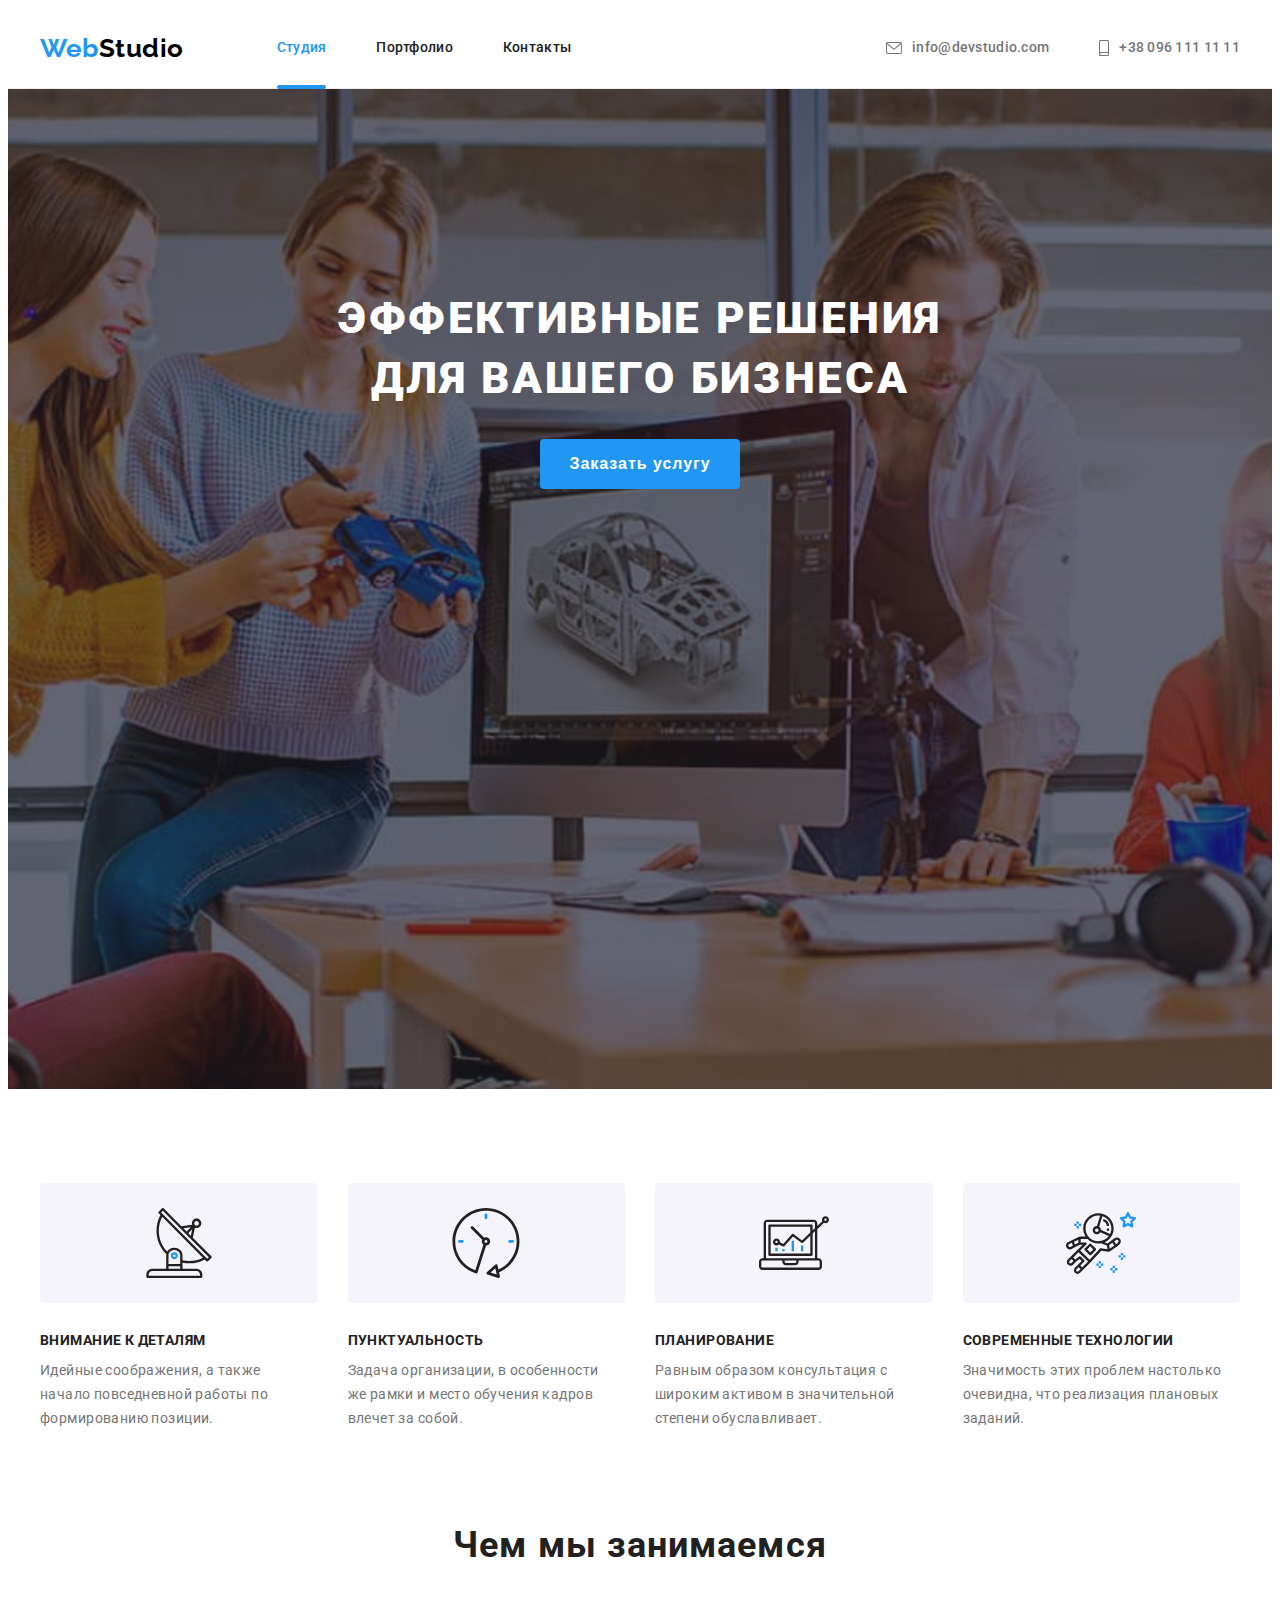
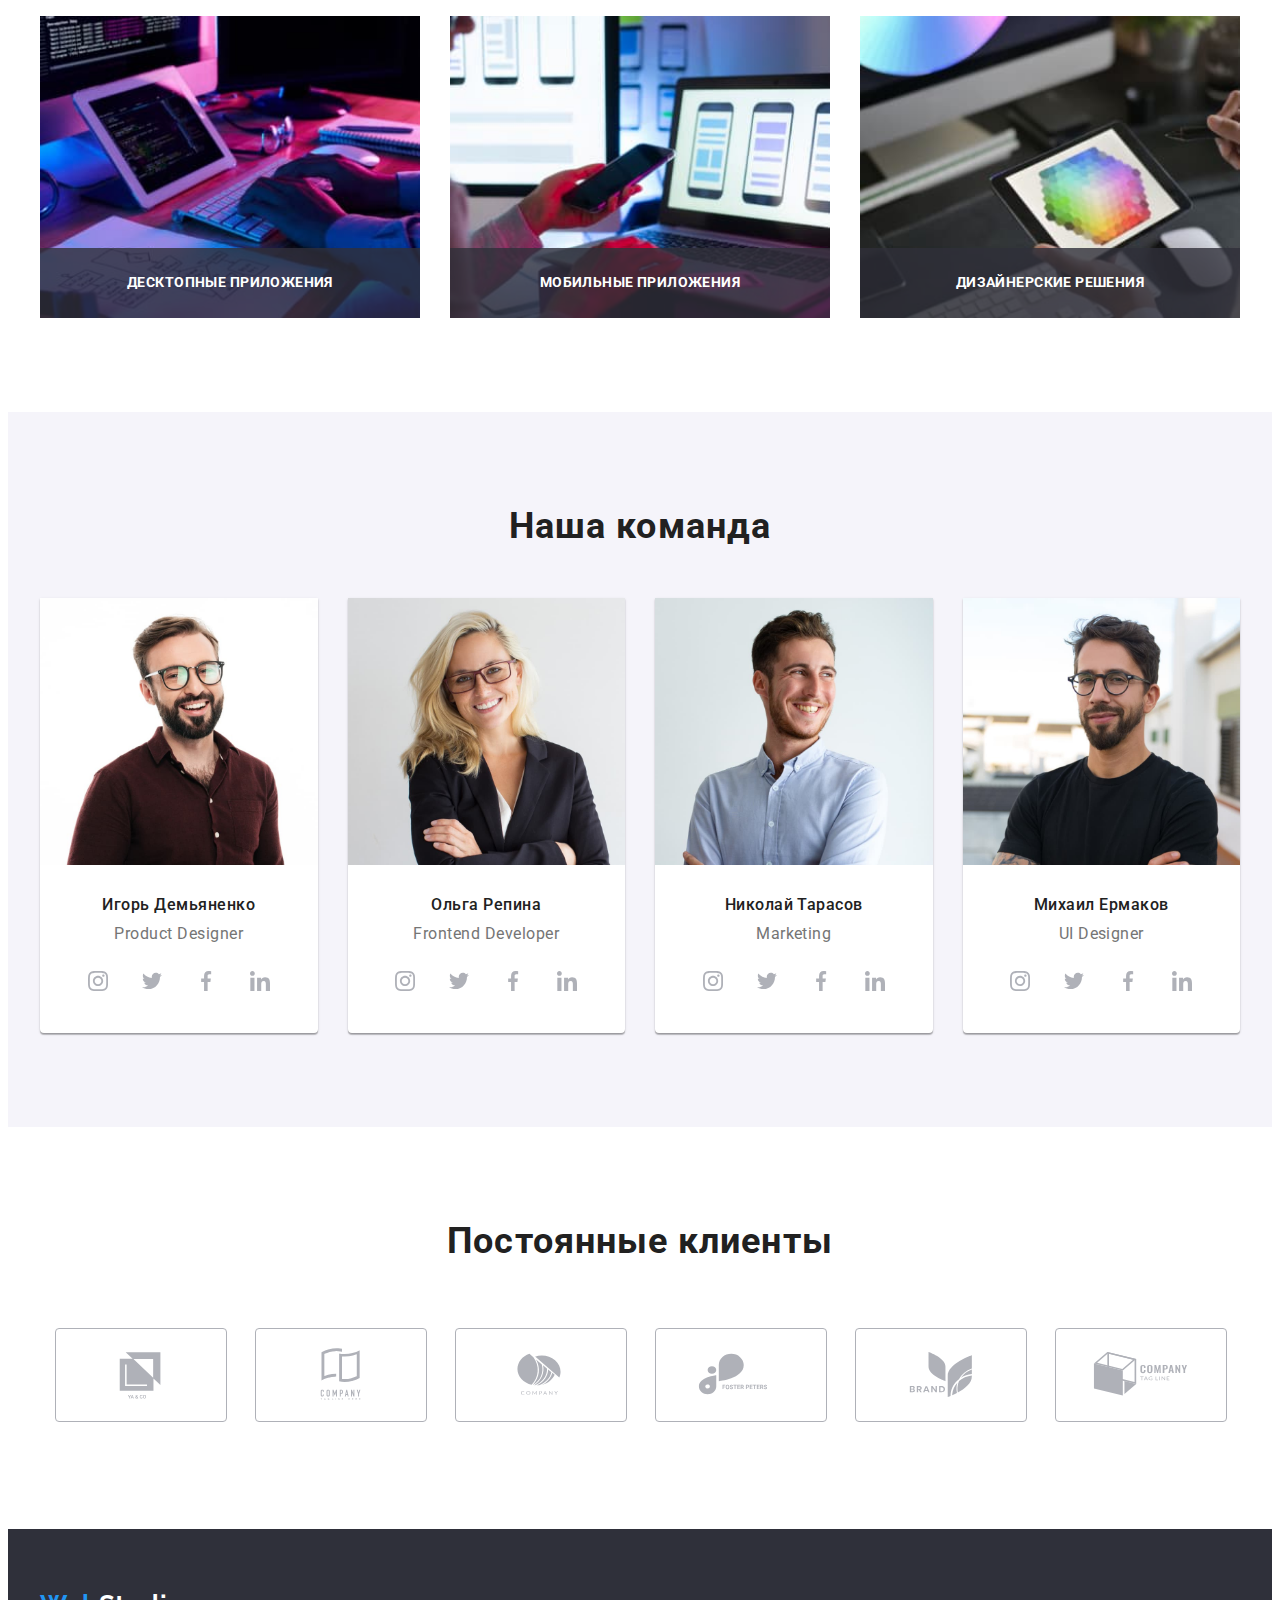
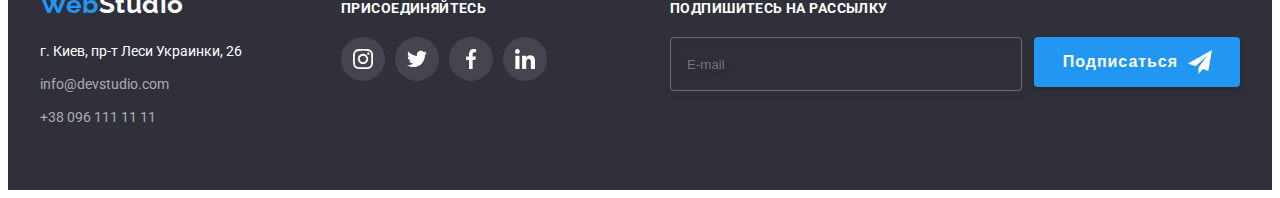
==== index.html @ 73da7aa2 "Initial commit" ====
<!DOCTYPE html>
<html lang="ru">
  <head>
    <meta charset="UTF-8" />
    <meta http-equiv="X-UA-Compatible" content="IE=edge" />
    <meta name="viewport" content="width=device-width, initial-scale=1.0" />
    <link rel="preconnect" href="https://fonts.googleapis.com" />
    <link rel="preconnect" href="https://fonts.gstatic.com" crossorigin />
    <link
      href="https://fonts.googleapis.com/css2?family=Raleway:wght@700&family=Roboto:wght@400;500;700;900&display=swap"
      rel="stylesheet"
    />
    <title>WebStudio</title>
    <link
      rel="stylesheet"
      href="https://cdnjs.cloudflare.com/ajax/libs/modern-normalize/1.1.0/modern-normalize.min.css"
      integrity="sha512-wpPYUAdjBVSE4KJnH1VR1HeZfpl1ub8YT/NKx4PuQ5NmX2tKuGu6U/JRp5y+Y8XG2tV+wKQpNHVUX03MfMFn9Q=="
      crossorigin="anonymous"
      referrerpolicy="no-referrer"
    />
    <link rel="stylesheet" href="./css/main.min.css" />
  </head>

  <body>
    <header class="header">
      <div class="container header__container">
        <a class="logo header__logo link" href="./">Web<span class="logo__dark">Studio</span></a>
        <nav class="nav">
          <ul class="nav__list list">
            <li class="nav__item"><a class="nav__link nav__link--current link" href="./">Студия</a></li>
            <li class="nav__item"><a class="nav__link link" href="./portfolio.html">Портфолио</a></li>
            <li class="nav__item"><a class="nav__link link" href="">Контакты</a></li>
          </ul>
        </nav>

        <ul class="header__contact list">
          <li class="header__contact-item">
            <a class="header__contact-link link" href="mailto:info@devstudio.com">
              <svg class="header__contact-icon" width="16" height="14">
                <use href="./images/icons.svg#icon-envelope"></use>
              </svg>
              info@devstudio.com
            </a>
          </li>
          <li class="header__contact-item">
            <a class="header__contact-link link" href="tel:+380961111111">
              <svg class="header__contact-icon" width="10" height="16">
                <use href="./images/icons.svg#icon-smartphone"></use>
              </svg>
              +38 096 111 11 11
            </a>
          </li>
        </ul>
      </div>
    </header>

    <main>
      <section class="hero">
        <div class="container">
          <h1 class="hero__title">Эффективные решения для вашего бизнеса</h1>
          <button class="hero__button" type="button" data-modal-open>Заказать услугу</button>
        </div>
      </section>

      <section class="benefits">
        <div class="container">
          <h2 class="visually-hidden">Преимущества</h2>
          <ul class="behefits__list list">
            <li class="benefits__item net">
              <div class="benefits__wrapper">
                <svg width="70" height="70">
                  <use href="./images/icons.svg#icon-antenna"></use>
                </svg>
              </div>

              <h3 class="benefits__title">Внимание к деталям</h3>
              <p class="benefits__text">
                Идейные соображения, а также начало повседневной работы по формированию позиции.
              </p>
            </li>
            <li class="benefits__item net">
              <div class="benefits__wrapper">
                <svg width="70" height="70">
                  <use href="./images/icons.svg#icon-clock"></use>
                </svg>
              </div>

              <h3 class="benefits__title">Пунктуальность</h3>
              <p class="benefits__text">
                Задача организации, в особенности же рамки и место обучения кадров влечет за собой.
              </p>
            </li>
            <li class="benefits__item net">
              <div class="benefits__wrapper">
                <svg width="70" height="70">
                  <use href="./images/icons.svg#icon-diagram"></use>
                </svg>
              </div>

              <h3 class="benefits__title">Планирование</h3>
              <p class="benefits__text">
                Равным образом консультация с широким активом в значительной степени обуславливает.
              </p>
            </li>
            <li class="benefits__item net">
              <div class="benefits__wrapper">
                <svg width="70" height="70">
                  <use href="./images/icons.svg#icon-astronaut"></use>
                </svg>
              </div>

              <h3 class="benefits__title">Современные технологии</h3>
              <p class="benefits__text">Значимость этих проблем настолько очевидна, что реализация плановых заданий.</p>
            </li>
          </ul>
        </div>
      </section>

      <section class="work">
        <div class="container">
          <h2 class="section-title">Чем мы занимаемся</h2>
          <ul class="work__list list">
            <li class="work__item net">
              <img src="./images/studio/development.jpg" alt="Разработка" width="370" height="294" />
              <div class="work__wrapper">
                <h3 class="work__description">Десктопные приложения</h3>
              </div>
            </li>
            <li class="work__item net">
              <img
                src="./images/studio/ui-design.jpg"
                alt="Дизайн пользовательского интерфейса"
                width="370"
                height="294"
              />
              <div class="work__wrapper">
                <h3 class="work__description">Мобильные приложения</h3>
              </div>
            </li>
            <li class="work__item net">
              <img src="./images/studio/design.jpg" alt="Дизайн" width="370" height="294" />
              <div class="work__wrapper">
                <h3 class="work__description">Дизайнерские решения</h3>
              </div>
            </li>
          </ul>
        </div>
      </section>

      <section class="team">
        <div class="container">
          <h2 class="section-title">Наша команда</h2>
          <ul class="team__list list">
            <li class="team__item net">
              <img
                class="img"
                src="./images/studio/product-designer.jpg"
                alt="Дизайнер подукта"
                width="270"
                height="260"
              />
              <div class="team__info">
                <h3 class="team__name">Игорь Демьяненко</h3>
                <p class="team__text" lang="en">Product Designer</p>
                <ul class="team__soc-list list">
                  <li class="team__soc-item">
                    <a class="team__soc-link link" href="" rel="noopener noreferrer nofollow">
                      <svg class="team__soc-icon" width="20" height="20">
                        <use href="./images/icons.svg#icon-instagram"></use>
                      </svg>
                    </a>
                  </li>
                  <li class="team__soc-item">
                    <a class="team__soc-link link" href="" rel="noopener noreferrer nofollow">
                      <svg class="team__soc-icon" width="20" height="20">
                        <use href="./images/icons.svg#icon-twitter"></use>
                      </svg>
                    </a>
                  </li>
                  <li class="team__soc-item">
                    <a class="team__soc-link link" href="" rel="noopener noreferrer nofollow">
                      <svg class="team__soc-icon" width="20" height="20">
                        <use href="./images/icons.svg#icon-facebook"></use>
                      </svg>
                    </a>
                  </li>
                  <li class="team__soc-item">
                    <a class="team__soc-link link" href="" rel="noopener noreferrer nofollow">
                      <svg class="team__soc-icon" width="20" height="20">
                        <use href="./images/icons.svg#icon-linkedin"></use>
                      </svg>
                    </a>
                  </li>
                </ul>
              </div>
            </li>
            <li class="team__item net">
              <img
                class="img"
                src="./images/studio/frontend-developer.jpg"
                alt="Фронтенд разработчик"
                width="270"
                height="260"
              />
              <div class="team__info">
                <h3 class="team__name">Ольга Репина</h3>
                <p class="team__text" lang="en">Frontend Developer</p>
                <ul class="team__soc-list list">
                  <li class="team__soc-item">
                    <a class="team__soc-link link" href="" rel="noopener noreferrer nofollow">
                      <svg class="team__soc-icon" width="20" height="20">
                        <use href="./images/icons.svg#icon-instagram"></use>
                      </svg>
                    </a>
                  </li>
                  <li class="team__soc-item">
                    <a class="team__soc-link link" href="" rel="noopener noreferrer nofollow">
                      <svg class="team__soc-icon" width="20" height="20">
                        <use href="./images/icons.svg#icon-twitter"></use>
                      </svg>
                    </a>
                  </li>
                  <li class="team__soc-item">
                    <a class="team__soc-link link" href="" rel="noopener noreferrer nofollow">
                      <svg class="team__soc-icon" width="20" height="20">
                        <use href="./images/icons.svg#icon-facebook"></use>
                      </svg>
                    </a>
                  </li>
                  <li class="team__soc-item">
                    <a class="team__soc-link link" href="" rel="noopener noreferrer nofollow">
                      <svg class="team__soc-icon" width="20" height="20">
                        <use href="./images/icons.svg#icon-linkedin"></use>
                      </svg>
                    </a>
                  </li>
                </ul>
              </div>
            </li>
            <li class="team__item net">
              <img class="img" src="./images/studio/marketer.jpg" alt="Маркетолог" width="270" height="260" />
              <div class="team__info">
                <h3 class="team__name">Николай Тарасов</h3>
                <p class="team__text" lang="en">Marketing</p>
                <ul class="team__soc-list list">
                  <li class="team__soc-item">
                    <a class="team__soc-link link" href="" rel="noopener noreferrer nofollow">
                      <svg class="team__soc-icon" width="20" height="20">
                        <use href="./images/icons.svg#icon-instagram"></use>
                      </svg>
                    </a>
                  </li>
                  <li class="team__soc-item">
                    <a class="team__soc-link link" href="" rel="noopener noreferrer nofollow">
                      <svg class="team__soc-icon" width="20" height="20">
                        <use href="./images/icons.svg#icon-twitter"></use>
                      </svg>
                    </a>
                  </li>
                  <li class="team__soc-item">
                    <a class="team__soc-link link" href="" rel="noopener noreferrer nofollow">
                      <svg class="team__soc-icon" width="20" height="20">
                        <use href="./images/icons.svg#icon-facebook"></use>
                      </svg>
                    </a>
                  </li>
                  <li class="team__soc-item">
                    <a class="team__soc-link link" href="" rel="noopener noreferrer nofollow">
                      <svg class="team__soc-icon" width="20" height="20">
                        <use href="./images/icons.svg#icon-linkedin"></use>
                      </svg>
                    </a>
                  </li>
                </ul>
              </div>
            </li>
            <li class="team__item net">
              <img
                class="img"
                src="./images/studio/ui-designer.jpg"
                alt="Дизайнер пользовательского интерфейса"
                width="270"
                height="260"
              />
              <div class="team__info">
                <h3 class="team__name">Михаил Ермаков</h3>
                <p class="team__text" lang="en">UI Designer</p>
                <ul class="team__soc-list list">
                  <li class="team__soc-item">
                    <a class="team__soc-link link" href="" rel="noopener noreferrer nofollow">
                      <svg class="team__soc-icon" width="20" height="20">
                        <use href="./images/icons.svg#icon-instagram"></use>
                      </svg>
                    </a>
                  </li>
                  <li class="team__soc-item">
                    <a class="team__soc-link link" href="" rel="noopener noreferrer nofollow">
                      <svg class="team__soc-icon" width="20" height="20">
                        <use href="./images/icons.svg#icon-twitter"></use>
                      </svg>
                    </a>
                  </li>
                  <li class="team__soc-item">
                    <a class="team__soc-link link" href="" rel="noopener noreferrer nofollow">
                      <svg class="team__soc-icon" width="20" height="20">
                        <use href="./images/icons.svg#icon-facebook"></use>
                      </svg>
                    </a>
                  </li>
                  <li class="team__soc-item">
                    <a class="team__soc-link link" href="" rel="noopener noreferrer nofollow">
                      <svg class="team__soc-icon" width="20" height="20">
                        <use href="./images/icons.svg#icon-linkedin"></use>
                      </svg>
                    </a>
                  </li>
                </ul>
              </div>
            </li>
          </ul>
        </div>
      </section>

      <section class="clients">
        <div class="container">
          <h2 class="section-title">Постоянные клиенты</h2>

          <ul class="clients__list list">
            <li class="client__item net">
              <a class="client__link" href="" rel="noopener noreferrer nofollow">
                <svg class="client__icon" width="106" height="60">
                  <use href="./images/icons.svg#icon-logo-1"></use>
                </svg>
              </a>
            </li>
            <li class="client__item net">
              <a class="client__link" href="" rel="noopener noreferrer nofollow">
                <svg class="client__icon" width="106" height="60">
                  <use href="./images/icons.svg#icon-logo-2"></use>
                </svg>
              </a>
            </li>
            <li class="client__item net">
              <a class="client__link" href="" rel="noopener noreferrer nofollow">
                <svg class="client__icon" width="106" height="60">
                  <use href="./images/icons.svg#icon-logo-3"></use>
                </svg>
              </a>
            </li>
            <li class="client__item net">
              <a class="client__link" href="" rel="noopener noreferrer nofollow">
                <svg class="client__icon" width="106" height="60">
                  <use href="./images/icons.svg#icon-logo-4"></use>
                </svg>
              </a>
            </li>
            <li class="client__item net">
              <a class="client__link" href="" rel="noopener noreferrer nofollow">
                <svg class="client__icon" width="106" height="60">
                  <use href="./images/icons.svg#icon-logo-5"></use>
                </svg>
              </a>
            </li>
            <li class="client__item net">
              <a class="client__link" href="" rel="noopener noreferrer nofollow">
                <svg class="client__icon" width="106" height="60">
                  <use href="./images/icons.svg#icon-logo-6"></use>
                </svg>
              </a>
            </li>
          </ul>
        </div>
      </section>
    </main>

    <footer class="footer">
      <div class="footer__container container">
        <div>
          <a class="logo link" href="./">Web<span class="logo__white">Studio</span></a>
          <address class="address">г. Киев, пр-т Леси Украинки, 26</address>
          <ul class="footer__list list">
            <li class="footer__item">
              <a class="footer__contact link" href="mailto:info@devstudio.com">info@devstudio.com</a>
            </li>
            <li class="footer__item"><a class="footer__contact link" href="tel:+380961111111">+38 096 111 11 11</a></li>
          </ul>
        </div>

        <div class="footer__soc">
          <h2 class="footer__soc-title">присоединяйтесь</h2>
          <ul class="footer__soc-list list">
            <li class="footer__soc-item">
              <a class="footer__soc-link link" href="" rel="noopener noreferrer nofollow">
                <svg class="footer__soc-icon" width="20" height="20">
                  <use href="./images/icons.svg#icon-instagram"></use>
                </svg>
              </a>
            </li>
            <li class="footer__soc-item">
              <a class="footer__soc-link link" href="" rel="noopener noreferrer nofollow">
                <svg class="footer__soc-icon" width="20" height="20">
                  <use href="./images/icons.svg#icon-twitter"></use>
                </svg>
              </a>
            </li>
            <li class="footer__soc-item">
              <a class="footer__soc-link link" href="" rel="noopener noreferrer nofollow">
                <svg class="footer__soc-icon" width="20" height="20">
                  <use href="./images/icons.svg#icon-facebook"></use>
                </svg>
              </a>
            </li>
            <li class="footer__soc-item">
              <a class="footer__soc-link link" href="" rel="noopener noreferrer nofollow">
                <svg class="footer__soc-icon" width="20" height="20">
                  <use href="./images/icons.svg#icon-linkedin"></use>
                </svg>
              </a>
            </li>
          </ul>
        </div>

        <form class="footer__email">
          <h2 class="footer__email-title">Подпишитесь на рассылку</h2>
          <div class="footer__email-wrap">
            <input
              class="footer__email-input"
              type="email"
              name="subscribe-email"
              id="subscribe-email"
              placeholder="E-mail"
            />
            <div class="footer__button-box">
              <button class="footer__email-button" type="submit">
                Подписаться
                <svg class="footer__email-icon" width="24" height="24">
                  <use href="./images/icons.svg#icon-send"></use>
                </svg>
              </button>
            </div>
          </div>
        </form>
      </div>
    </footer>

    <div class="backdrop is-hidden" data-modal>
      <div class="modal">
        <button class="modal__btn-close" type="button" data-modal-close>
          <svg width="18" height="18">
            <use href="./images/icons.svg#icon-close-black"></use>
          </svg>
        </button>

        <p class="modal__title">Оставьте свои данные, мы вам перезвоним</p>
        <form>
          <div class="modal__field">
            <label class="modal__label" for="name">Имя</label>
            <div class="input__wrap">
              <input class="modal__input" type="text" name="name" id="name" required />
              <svg class="input__icon" width="18" height="18">
                <use href="./images/icons.svg#icon-person"></use>
              </svg>
            </div>
          </div>

          <div class="modal__field">
            <label class="modal__label" for="tel">Телефон</label>
            <div class="input__wrap">
              <input class="modal__input" type="tel" name="tel" id="tel" required />
              <svg class="input__icon" width="18" height="18">
                <use href="./images/icons.svg#icon-phone"></use>
              </svg>
            </div>
          </div>

          <div class="modal__field">
            <label class="modal__label" for="email">Почта</label>
            <div class="input__wrap">
              <input class="modal__input" type="email" name="email" id="email" required />
              <svg class="input__icon" width="18" height="18">
                <use href="./images/icons.svg#icon-email"></use>
              </svg>
            </div>
          </div>

          <div class="modal__label-field">
            <label class="modal__label" for="comment">Комментарий</label>
            <textarea class="modal__area" name="comment" id="comment" placeholder="Введите текст"></textarea>
          </div>

          <div class="modal__check-wrap">
            <input class="modal__check visually-hidden" type="checkbox" name="privacy" id="privacy" />
            <label class="modal__check-text" for="privacy">
              <span class="modal__checkbox">
                <svg class="modal__check-icon" width="11" height="8">
                  <use href="./images/icons.svg#icon-check"></use>
                </svg> </span
              >Соглашаюсь с рассылкой и принимаю&nbsp;<a class="modal__check-link" href="">Условия договора</a>
            </label>
          </div>

          <button class="modal__btn" type="submit">Отправить</button>
        </form>
      </div>
    </div>

    <script src="./js/modal.js"></script>
  </body>
</html>
---- css/main.min.css ----
:root{--main-color: #212121;--second-color: #757575;--accent-color: #2196f3;--white-color: #ffffff;--main-title-color: #ffffff;--transition-time: 250ms;--cubic-func: cubic-bezier(0.4, 0, 0.2, 1);--item: 3;--space: 30px}.visually-hidden{padding:0;position:absolute;width:1px;height:1px;margin:-1px;border:0;white-space:nowrap;-webkit-clip-path:inset(100%);clip-path:inset(100%);clip:rect(0 0 0 0);overflow:hidden}.portfolio,.clients,.team{padding-top:94px;padding-bottom:94px}p,h1,h2,h3,h4,h5,h6{margin:0}ul{margin:0;padding-left:0;padding:0}img{display:block;width:100%;height:auto}.list{list-style:none}.link{text-decoration:none;display:block}body{font-family:"Roboto",sans-serif;color:var(--main-color);background-color:var(--white-color)}.section-title{margin-bottom:50px;font-weight:700;font-size:36px;line-height:1.16;letter-spacing:.03em;text-align:center;color:var(--main-color)}.net{-ms-flex-preferred-size:calc(100%/var(--item) - var(--space));flex-basis:calc(100%/var(--item) - var(--space));margin:calc(var(--space)/2)}.container{width:1200px;margin:0 auto;padding-left:15px;padding-right:15px}.logo{font-family:"Raleway";font-weight:700;font-size:26px;line-height:1.19;letter-spacing:.02em;color:var(--accent-color)}.logo__dark{color:#000}.logo__white{color:var(--white-color)}.nav{display:-webkit-box;display:-ms-flexbox;display:flex;-webkit-box-align:center;-ms-flex-align:center;align-items:center}.nav__list{display:-webkit-box;display:-ms-flexbox;display:flex;margin-left:auto}.nav__item:not(:last-child){margin-right:50px}.nav__link{padding-top:32px;padding-bottom:32px;font-weight:500;font-size:14px;line-height:1.14;letter-spacing:.02em;color:var(--main-color);position:relative;-webkit-transition:color var(--transition-time) var(--cubic-func);transition:color var(--transition-time) var(--cubic-func)}.nav__link:hover,.nav__link:focus{color:var(--accent-color)}.nav__link--current{color:var(--accent-color)}.nav__link--current::after{content:"";position:absolute;display:block;bottom:-1px;width:100%;height:4px;background-color:var(--accent-color);border-radius:2px}.hero__button{display:block;margin:0 auto;font-weight:700;font-size:16px;line-height:1.87;letter-spacing:.06em;color:var(--white-color);background-color:var(--accent-color);border-radius:4px;cursor:pointer;border:none;min-width:200px;min-height:50px;-webkit-transition:background-color var(--transition-time) var(--cubic-func),-webkit-box-shadow var(--transition-time) var(--cubic-func);transition:background-color var(--transition-time) var(--cubic-func),-webkit-box-shadow var(--transition-time) var(--cubic-func);transition:box-shadow var(--transition-time) var(--cubic-func),background-color var(--transition-time) var(--cubic-func);transition:box-shadow var(--transition-time) var(--cubic-func),background-color var(--transition-time) var(--cubic-func),-webkit-box-shadow var(--transition-time) var(--cubic-func)}.hero__button:hover,.hero__button:focus{background-color:#188ce8;-webkit-box-shadow:0px 4px 4px rgba(0,0,0,.15);box-shadow:0px 4px 4px rgba(0,0,0,.15)}.footer__email-button{margin-left:auto;padding:10px 62px 10px 29px;min-width:200px;height:50px;font-weight:700;font-size:16px;line-height:1.87;letter-spacing:.06em;-webkit-transition:background-color var(--transition-time) var(--cubic-func);transition:background-color var(--transition-time) var(--cubic-func);color:var(--white-color);background-color:var(--accent-color);-webkit-box-shadow:0px 4px 4px rgba(0,0,0,.15);box-shadow:0px 4px 4px rgba(0,0,0,.15);border-radius:4px;border:none;cursor:pointer}.footer__email-button:hover,.footer__email-button:focus{background-color:#188ce8}.modal__btn{display:block;margin:0 auto;min-width:200px;min-height:50px;-webkit-transition:background-color var(--transition-time) var(--cubic-func);transition:background-color var(--transition-time) var(--cubic-func);color:var(--white-color);background-color:var(--accent-color);-webkit-box-shadow:0px 4px 4px rgba(0,0,0,.15);box-shadow:0px 4px 4px rgba(0,0,0,.15);border:none;border-radius:4px;cursor:pointer}.modal__btn:hover,.modal__btn:focus{background-color:#188ce8}.portfolio__buttons{display:-webkit-box;display:-ms-flexbox;display:flex;-webkit-box-pack:center;-ms-flex-pack:center;justify-content:center;margin-bottom:50px}.portfolio__button{padding:6px 22px 6px 22px;background-color:#f5f4fa;border-radius:4px;font-weight:500;font-size:16px;line-height:1.62;letter-spacing:.03em;color:var(--main-color);border:none;-webkit-transition:background-color var(--transition-time) var(--cubic-func),color var(--transition-time) var(--cubic-func),-webkit-box-shadow var(--transition-time) var(--cubic-func);transition:background-color var(--transition-time) var(--cubic-func),color var(--transition-time) var(--cubic-func),-webkit-box-shadow var(--transition-time) var(--cubic-func);transition:box-shadow var(--transition-time) var(--cubic-func),background-color var(--transition-time) var(--cubic-func),color var(--transition-time) var(--cubic-func);transition:box-shadow var(--transition-time) var(--cubic-func),background-color var(--transition-time) var(--cubic-func),color var(--transition-time) var(--cubic-func),-webkit-box-shadow var(--transition-time) var(--cubic-func)}.portfolio__button:hover,.portfolio__button:focus{-webkit-box-shadow:0px 3px 1px rgba(0,0,0,.1),0px 1px 2px rgba(0,0,0,.08),0px 2px 2px rgba(0,0,0,.12);box-shadow:0px 3px 1px rgba(0,0,0,.1),0px 1px 2px rgba(0,0,0,.08),0px 2px 2px rgba(0,0,0,.12);background-color:var(--accent-color);color:var(--white-color);cursor:pointer}.portfolio__button-item:not(:last-child){margin-right:8px}.backdrop{position:fixed;top:0;left:0;width:100%;height:100%;-webkit-transition:opacity var(--transition-time) linear,visibility var(--transition-time) linear;transition:opacity var(--transition-time) linear,visibility var(--transition-time) linear;background-color:rgba(0,0,0,.2)}.is-hidden{opacity:0;visibility:hidden;pointer-events:none}.modal{position:absolute;top:50%;left:50%;padding:40px;-webkit-transform:translate(-50%, -50%) scale(1);transform:translate(-50%, -50%) scale(1);-webkit-transition:-webkit-transform var(--transition-time) linear;transition:-webkit-transform var(--transition-time) linear;transition:transform var(--transition-time) linear;transition:transform var(--transition-time) linear, -webkit-transform var(--transition-time) linear;width:528px;min-height:581px;background-color:var(--white-color);-webkit-box-shadow:0px 1px 3px rgba(0,0,0,.12),0px 1px 1px rgba(0,0,0,.14),0px 2px 1px rgba(0,0,0,.2);box-shadow:0px 1px 3px rgba(0,0,0,.12),0px 1px 1px rgba(0,0,0,.14),0px 2px 1px rgba(0,0,0,.2);border-radius:4px}.backdrop.is-hidden .modal{-webkit-transform:translate(-50%, -50%) scale(3);transform:translate(-50%, -50%) scale(3)}.modal__btn-close{display:-webkit-box;display:-ms-flexbox;display:flex;-webkit-box-align:center;-ms-flex-align:center;align-items:center;-webkit-box-pack:center;-ms-flex-pack:center;justify-content:center;position:absolute;padding:0;top:8px;right:8px;width:30px;height:30px;-webkit-transition:color var(--transition-time) var(--cubic-func);transition:color var(--transition-time) var(--cubic-func);color:#000;border-radius:50%;border:1px solid rgba(0,0,0,.1);background-color:var(--white-color);cursor:pointer}.modal__btn-close:hover,.modal__btn-close:focus{color:var(--accent-color)}.modal__btn-close svg{fill:currentColor}.modal__title{margin-bottom:12px;font-weight:700;font-size:20px;line-height:1.15;letter-spacing:.03em;text-align:center;color:#212121}.modal__field{margin-bottom:10px}.modal__label{display:block;margin-bottom:4px;font-weight:none;font-size:12px;line-height:1.16;letter-spacing:.01em;color:var(--second-color)}.input__wrap{position:relative}.modal__input{padding-left:42px;width:100%;height:40px;-webkit-transition:border-color var(--transition-time) var(--cubic-func);transition:border-color var(--transition-time) var(--cubic-func);background-color:rgba(0,0,0,0);border:1px solid rgba(33,33,33,.2);border-radius:4px;outline:rgba(0,0,0,0)}.modal__input:focus{border-color:var(--accent-color)}.modal__input:focus+.input__icon{fill:var(--accent-color)}.input__icon{position:absolute;left:0;top:50%;margin-left:12px;-webkit-transition:fill var(--transition-time) var(--cubic-func);transition:fill var(--transition-time) var(--cubic-func);-webkit-transform:translateY(-50%);transform:translateY(-50%);fill:var(--main-color)}.modal__label-field{margin-bottom:20px}.modal__area{padding:12px 16px;width:100%;height:120px;-webkit-transition:border-color var(--transition-time) var(--cubic-func);transition:border-color var(--transition-time) var(--cubic-func);outline:rgba(0,0,0,0);border:1px solid rgba(33,33,33,.2);border-radius:4px;resize:none}.modal__area::-webkit-input-placeholder{font-weight:none;font-size:14px;line-height:1.14;letter-spacing:.01em;color:rgba(117,117,117,.5)}.modal__area::-moz-placeholder{font-weight:none;font-size:14px;line-height:1.14;letter-spacing:.01em;color:rgba(117,117,117,.5)}.modal__area:-ms-input-placeholder{font-weight:none;font-size:14px;line-height:1.14;letter-spacing:.01em;color:rgba(117,117,117,.5)}.modal__area::-ms-input-placeholder{font-weight:none;font-size:14px;line-height:1.14;letter-spacing:.01em;color:rgba(117,117,117,.5)}.modal__area::placeholder{font-weight:none;font-size:14px;line-height:1.14;letter-spacing:.01em;color:rgba(117,117,117,.5)}.modal__area:focus{border-color:var(--accent-color)}.modal__check-wrap{margin-bottom:30px}.modal__check-text{display:-webkit-box;display:-ms-flexbox;display:flex;-webkit-box-align:center;-ms-flex-align:center;align-items:center;font-size:14px;line-height:1.71;letter-spacing:.03em;color:var(--second-color)}.modal__checkbox{display:-webkit-box;display:-ms-flexbox;display:flex;-webkit-box-align:center;-ms-flex-align:center;align-items:center;-webkit-box-pack:center;-ms-flex-pack:center;justify-content:center;margin-right:8px;margin-left:12px;width:16px;height:15px;-webkit-transition:backgroung-color var(--transition-time) var(--cubic-func);transition:backgroung-color var(--transition-time) var(--cubic-func);border:2px solid #000;border-radius:2px}.modal__check:checked+.modal__check-text .modal__checkbox{border:none;background-color:var(--accent-color)}.modal__check-icon{fill:rgba(0,0,0,0);-webkit-transition:fill var(--transition-time) var(--cubic-func);transition:fill var(--transition-time) var(--cubic-func)}.modal__check:checked+.modal__check-text .modal__check-icon{fill:var(--white-color)}.modal__check-link{color:var(--accent-color);-webkit-text-decoration-line:underline;text-decoration-line:underline}.team__soc-list{display:-webkit-box;display:-ms-flexbox;display:flex;-webkit-box-pack:center;-ms-flex-pack:center;justify-content:center}.team__soc-item{width:44px;height:44px}.team__soc-item:not(:last-child){margin-right:10px}.team__soc-link{display:-webkit-box;display:-ms-flexbox;display:flex;-webkit-box-align:center;-ms-flex-align:center;align-items:center;-webkit-box-pack:center;-ms-flex-pack:center;justify-content:center;height:100%;width:100%;border-radius:50%;color:#afb1b8;-webkit-transition:color var(--transition-time) var(--cubic-func),background-color var(--transition-time) var(--cubic-func);transition:color var(--transition-time) var(--cubic-func),background-color var(--transition-time) var(--cubic-func)}.team__soc-link:hover,.team__soc-link:focus{background-color:var(--accent-color);color:var(--white-color)}.team__soc-icon{fill:currentColor}.footer__soc{margin-left:70px}.footer__soc-title{margin-bottom:20px;font-weight:700;font-size:14px;line-height:1.14;letter-spacing:.03em;text-transform:uppercase;color:var(--white-color)}.footer__soc-list{display:-webkit-box;display:-ms-flexbox;display:flex;-webkit-box-pack:center;-ms-flex-pack:center;justify-content:center}.footer__soc-item{width:44px;height:44px}.footer__soc-item:not(:last-child){margin-right:10px}.footer__soc-link{display:-webkit-box;display:-ms-flexbox;display:flex;-webkit-box-align:center;-ms-flex-align:center;align-items:center;-webkit-box-pack:center;-ms-flex-pack:center;justify-content:center;height:100%;width:100%;border-radius:50%;background-color:rgba(255,255,255,.1);color:var(--white-color);-webkit-transition:background-color var(--transition-time) var(--cubic-func);transition:background-color var(--transition-time) var(--cubic-func)}.footer__soc-link:hover,.footer__soc-link:focus{background-color:var(--accent-color)}.footer__soc-icon{fill:currentColor}.footer__email{margin-left:auto;width:570px}.footer__email-title{margin-bottom:20px;font-weight:700;font-size:14px;line-height:1.14;letter-spacing:.03em;text-transform:uppercase;color:var(--white-color)}.footer__email-wrap{display:-webkit-box;display:-ms-flexbox;display:flex}.footer__email-input{display:block;margin-right:12px;padding-left:16px;width:100%;height:50px;-webkit-transition:border-color var(--transition-time) var(--cubic-func);transition:border-color var(--transition-time) var(--cubic-func);color:var(--white-color);background-color:rgba(0,0,0,0);border:1px solid rgba(255,255,255,.3);-webkit-filter:drop-shadow(0px 4px 4px rgba(0, 0, 0, 0.15));filter:drop-shadow(0px 4px 4px rgba(0, 0, 0, 0.15));border-radius:4px;outline:none}.footer__email-input:focus{border-color:var(--accent-color)}.footer__button-box{position:relative}.footer__email-icon{position:absolute;top:13px;right:28px}.header{border-bottom:1px solid #ececec}.header__container{display:-webkit-box;display:-ms-flexbox;display:flex;-webkit-box-align:center;-ms-flex-align:center;align-items:center}.header__logo{margin-right:93px}.header__contact{display:-webkit-box;display:-ms-flexbox;display:flex;margin-left:auto}.header__contact-item:not(:last-child){margin-right:50px}.header__contact-link{display:-webkit-box;display:-ms-flexbox;display:flex;-webkit-box-align:center;-ms-flex-align:center;align-items:center;-webkit-box-pack:center;-ms-flex-pack:center;justify-content:center;padding-top:10px;padding-bottom:10px;font-weight:500;font-size:14px;line-height:1.14;letter-spacing:.02em;color:var(--second-color);-webkit-transition:color var(--transition-time) var(--cubic-func);transition:color var(--transition-time) var(--cubic-func)}.header__contact-link:hover,.header__contact-link:focus{color:var(--accent-color)}.header__contact-icon{margin-right:10px;fill:currentColor}.hero{padding-top:200px;padding-bottom:200px;margin:0 auto;max-width:1600px;min-height:600px;background-color:#2f303a;background-image:-webkit-gradient(linear, left top, left bottom, from(rgba(47, 48, 58, 0.4)), to(rgba(47, 48, 58, 0.4))),url("../images/studio/hero-bg.jpg");background-image:linear-gradient(rgba(47, 48, 58, 0.4), rgba(47, 48, 58, 0.4)),url("../images/studio/hero-bg.jpg");background-repeat:no-repeat;background-position:center;background-size:cover}.hero__title{margin:0 auto;margin-bottom:30px;font-weight:900;font-size:44px;line-height:1.36;letter-spacing:.06em;text-align:center;text-transform:uppercase;color:var(--main-title-color);max-width:696px}.benefits{padding-top:94px;padding-bottom:47px}.behefits__list{display:-webkit-box;display:-ms-flexbox;display:flex;margin:calc(-1*var(--space)/2)}.benefits__item{--item: 4}.benefits__wrapper{display:-webkit-box;display:-ms-flexbox;display:flex;-webkit-box-align:center;-ms-flex-align:center;align-items:center;-webkit-box-pack:center;-ms-flex-pack:center;justify-content:center;margin-bottom:30px;width:100%;min-height:120px;background-color:#f5f4fa;border-radius:4px}.benefits__title{margin-bottom:10px;font-weight:700;font-size:14px;line-height:1.14;letter-spacing:.03em;text-transform:uppercase;color:var(--main-color)}.benefits__text{font-weight:none;font-size:14px;line-height:1.71;letter-spacing:.03em;color:var(--second-color);width:270px}.work{padding-top:47px;padding-bottom:94px}.work__title{margin-bottom:50px;font-weight:700;font-size:36px;line-height:1.17;letter-spacing:.03em;text-align:center;color:var(--main-color)}.work__list{display:-webkit-box;display:-ms-flexbox;display:flex;margin:calc(-1*var(--space)/2)}.work__item{padding-right:0;position:relative}.work__wrapper{display:-webkit-box;display:-ms-flexbox;display:flex;-webkit-box-align:center;-ms-flex-align:center;align-items:center;-webkit-box-pack:center;-ms-flex-pack:center;justify-content:center;position:absolute;bottom:0;width:100%;min-height:70px;background-color:rgba(47,48,58,.8)}.work__description{font-weight:700;font-size:14px;line-height:1.14;letter-spacing:.03em;text-align:center;text-transform:uppercase;color:var(--white-color)}.team{background-color:#f5f4fa}.team__list{display:-webkit-box;display:-ms-flexbox;display:flex;margin:calc(-1*var(--space)/2)}.team__item{--item: 4;background-color:#fff;-webkit-box-shadow:0px 1px 3px rgba(0,0,0,.12),0px 1px 1px rgba(0,0,0,.14),0px 2px 1px rgba(0,0,0,.2);box-shadow:0px 1px 3px rgba(0,0,0,.12),0px 1px 1px rgba(0,0,0,.14),0px 2px 1px rgba(0,0,0,.2);border-radius:0px 0px 4px 4px}.team__info{padding-top:30px;text-align:center;padding-bottom:30px;padding-left:10px;padding-right:10px}.team__name{margin-bottom:10px;font-weight:500;font-size:16px;line-height:1.19;letter-spacing:.03em;color:var(--main-color)}.team__text{margin-bottom:16px;font-weight:none;font-size:16px;line-height:1.19;letter-spacing:.03em;color:var(--second-color)}.clients__list{display:-webkit-box;display:-ms-flexbox;display:flex;-webkit-box-pack:center;-ms-flex-pack:center;justify-content:center;-webkit-box-align:center;-ms-flex-align:center;align-items:center}.client__item{--item: 6}.client__item{min-width:170px;height:92px}.client__link{display:-webkit-box;display:-ms-flexbox;display:flex;-webkit-box-pack:center;-ms-flex-pack:center;justify-content:center;-webkit-box-align:center;-ms-flex-align:center;align-items:center;width:100%;height:100%;border:1px solid #afb1b8;border-radius:4px;color:#afb1b8;-webkit-transition:color var(--transition-time) var(--cubic-func),border var(--transition-time) var(--cubic-func);transition:color var(--transition-time) var(--cubic-func),border var(--transition-time) var(--cubic-func)}.client__link:hover,.client__link:focus{border:1px solid var(--accent-color);color:var(--accent-color)}.client__icon{fill:currentColor}.footer{background-color:#2f303a;padding-top:60px;padding-bottom:60px}.footer__container{display:-webkit-box;display:-ms-flexbox;display:flex;-webkit-box-align:baseline;-ms-flex-align:baseline;align-items:baseline}.address{margin-top:20px;font-weight:none;font-size:14px;line-height:1.71;letter-spacing:none;font-style:normal;color:var(--white-color)}.footer__list{margin-top:9px;width:231px}.footer__item:not(:first-child){margin-top:9px}.footer__contact{font-size:14px;line-height:1.71;color:rgba(255,255,255,.6);-webkit-transition:color var(--transition-time) var(--cubic-func);transition:color var(--transition-time) var(--cubic-func)}.footer__contact:hover,.footer__contact:focus{color:var(--accent-color)}.portfolio__current{background-color:var(--accent-color);color:var(--white-color)}.portfolio__list{display:-webkit-box;display:-ms-flexbox;display:flex;-ms-flex-wrap:wrap;flex-wrap:wrap;margin:calc(-1*var(--space)/2)}.portfolio__link{-webkit-transition:-webkit-box-shadow var(--transition-time) var(--cubic-func);transition:-webkit-box-shadow var(--transition-time) var(--cubic-func);transition:box-shadow var(--transition-time) var(--cubic-func);transition:box-shadow var(--transition-time) var(--cubic-func), -webkit-box-shadow var(--transition-time) var(--cubic-func)}.portfolio__link:hover,.portfolio__link:focus{-webkit-box-shadow:0px 1px 1px rgba(0,0,0,.12),0px 4px 4px rgba(0,0,0,.06),1px 4px 6px rgba(0,0,0,.16);box-shadow:0px 1px 1px rgba(0,0,0,.12),0px 4px 4px rgba(0,0,0,.06),1px 4px 6px rgba(0,0,0,.16)}.portfolio__project-box{position:relative;overflow:hidden}.portfolio__project-description{display:-webkit-box;display:-ms-flexbox;display:flex;-webkit-box-pack:center;-ms-flex-pack:center;justify-content:center;-webkit-box-align:center;-ms-flex-align:center;align-items:center;position:absolute;top:0;padding-left:24px;height:100%;width:100%;font-weight:none;font-size:18px;line-height:1.56;letter-spacing:.03em;-webkit-transform:translateY(101%);transform:translateY(101%);-webkit-transition:-webkit-transform var(--transition-time) var(--cubic-func);transition:-webkit-transform var(--transition-time) var(--cubic-func);transition:transform var(--transition-time) var(--cubic-func);transition:transform var(--transition-time) var(--cubic-func), -webkit-transform var(--transition-time) var(--cubic-func);color:var(--white-color);background-color:rgba(33,150,243,.9)}.portfolio__link:hover .portfolio__project-description,.portfolio__link:focus .portfolio__project-description{-webkit-transform:translateY(0);transform:translateY(0)}.portfolio__info{padding:20px 24px;border-bottom:1px solid #ececec;border-left:1px solid #ececec;border-right:1px solid #ececec}.portfolio__title{font-weight:700;font-size:18px;line-height:2;letter-spacing:.06em;color:var(--main-color)}.portfolio__text{font-weight:none;font-size:16px;line-height:1.87;letter-spacing:.03em;color:var(--second-color)}/*# sourceMappingURL=main.min.css.map */
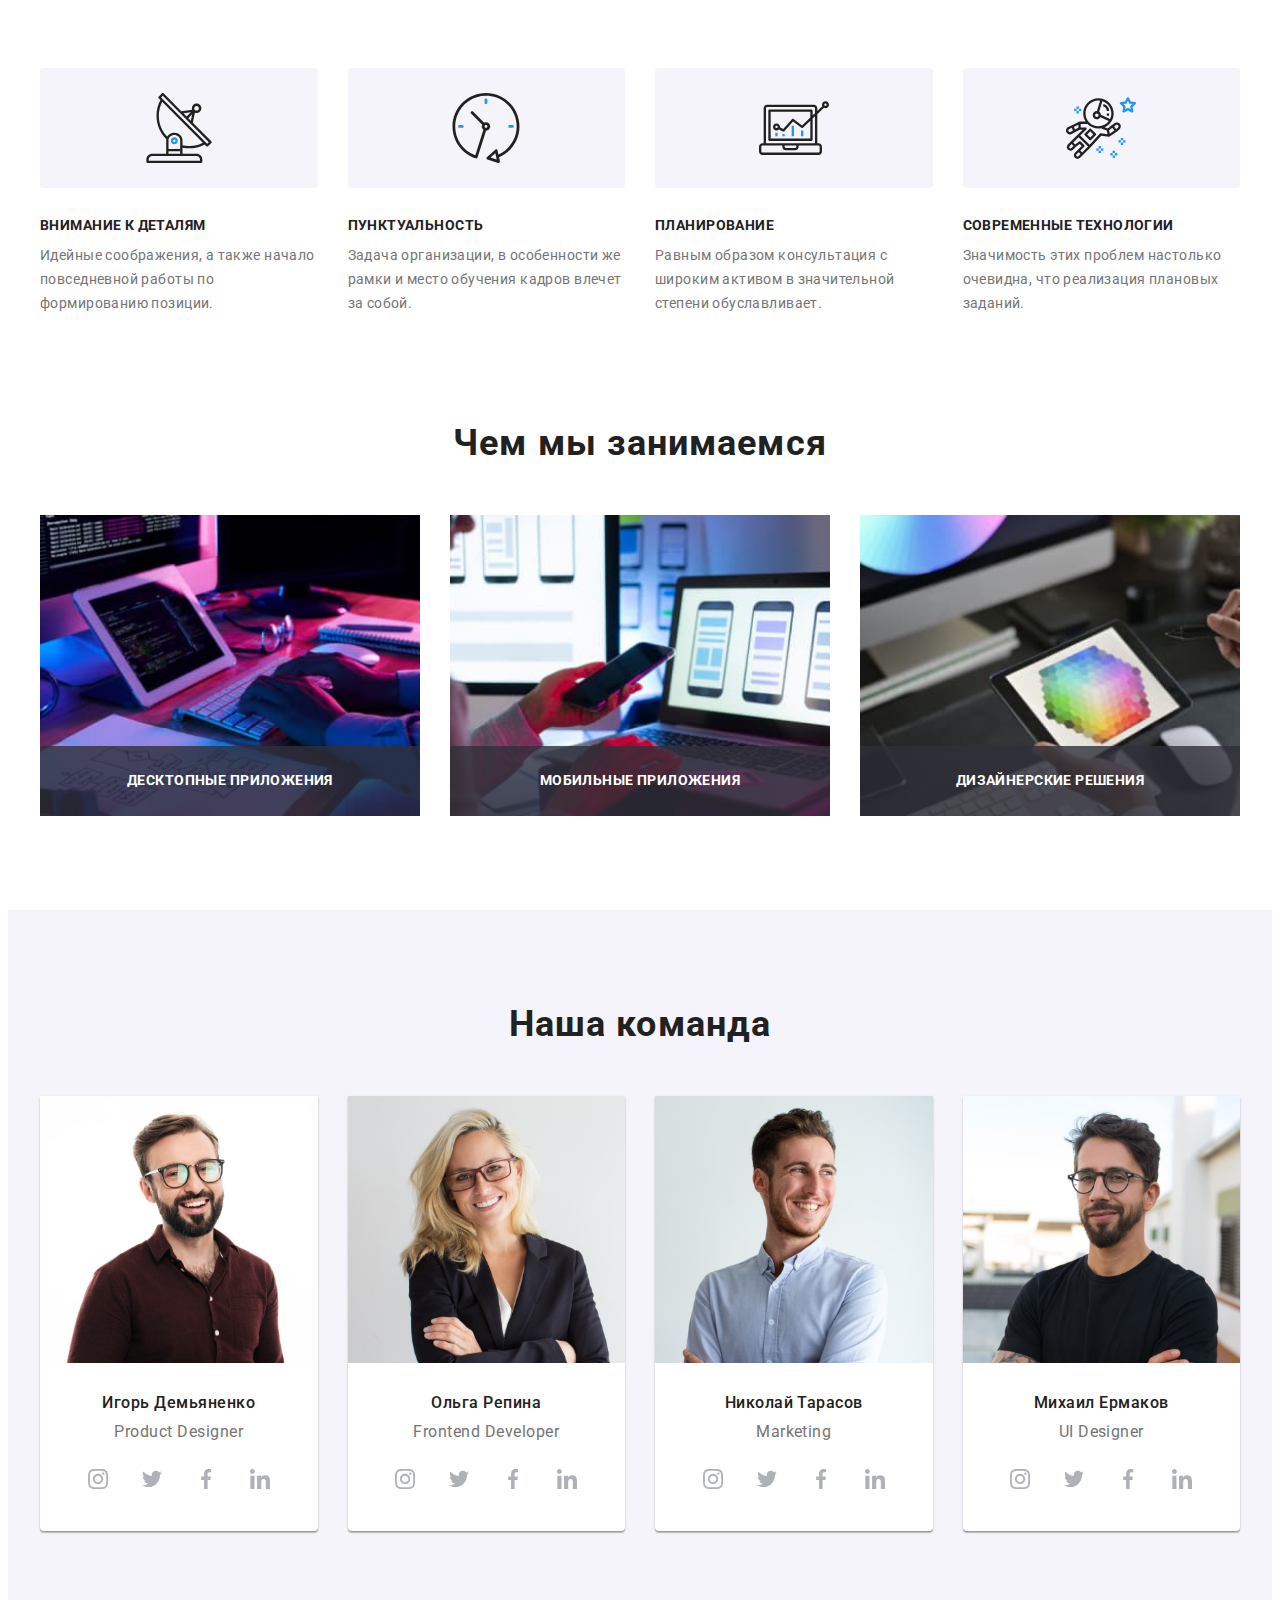
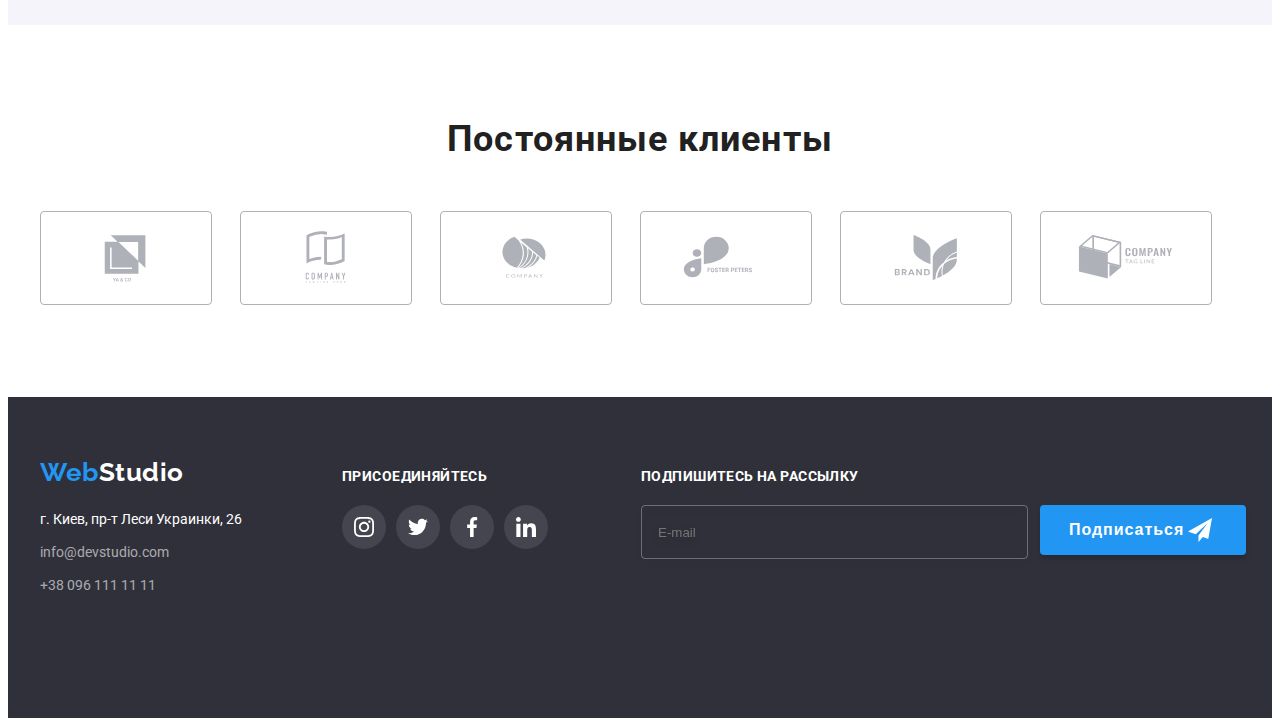
==== commit 9d0d5f52: "benefits, team and footer" ====
--- a/index.html
+++ b/index.html
@@ -22,7 +22,7 @@
   </head>
 
   <body>
-    <header class="header">
+    <!-- <header class="header">
       <div class="container header__container">
         <a class="logo header__logo link" href="./">Web<span class="logo__dark">Studio</span></a>
         <nav class="nav">
@@ -52,15 +52,15 @@
           </li>
         </ul>
       </div>
-    </header>
+    </header> -->
 
     <main>
-      <section class="hero">
+      <!-- <section class="hero">
         <div class="container">
           <h1 class="hero__title">Эффективные решения для вашего бизнеса</h1>
           <button class="hero__button" type="button" data-modal-open>Заказать услугу</button>
         </div>
-      </section>
+      </section> -->
 
       <section class="benefits">
         <div class="container">
@@ -375,49 +375,53 @@
 
     <footer class="footer">
       <div class="footer__container container">
-        <div>
-          <a class="logo link" href="./">Web<span class="logo__white">Studio</span></a>
-          <address class="address">г. Киев, пр-т Леси Украинки, 26</address>
-          <ul class="footer__list list">
-            <li class="footer__item">
-              <a class="footer__contact link" href="mailto:info@devstudio.com">info@devstudio.com</a>
-            </li>
-            <li class="footer__item"><a class="footer__contact link" href="tel:+380961111111">+38 096 111 11 11</a></li>
-          </ul>
-        </div>
-
-        <div class="footer__soc">
-          <h2 class="footer__soc-title">присоединяйтесь</h2>
-          <ul class="footer__soc-list list">
-            <li class="footer__soc-item">
-              <a class="footer__soc-link link" href="" rel="noopener noreferrer nofollow">
-                <svg class="footer__soc-icon" width="20" height="20">
-                  <use href="./images/icons.svg#icon-instagram"></use>
-                </svg>
-              </a>
-            </li>
-            <li class="footer__soc-item">
-              <a class="footer__soc-link link" href="" rel="noopener noreferrer nofollow">
-                <svg class="footer__soc-icon" width="20" height="20">
-                  <use href="./images/icons.svg#icon-twitter"></use>
-                </svg>
-              </a>
-            </li>
-            <li class="footer__soc-item">
-              <a class="footer__soc-link link" href="" rel="noopener noreferrer nofollow">
-                <svg class="footer__soc-icon" width="20" height="20">
-                  <use href="./images/icons.svg#icon-facebook"></use>
-                </svg>
-              </a>
-            </li>
-            <li class="footer__soc-item">
-              <a class="footer__soc-link link" href="" rel="noopener noreferrer nofollow">
-                <svg class="footer__soc-icon" width="20" height="20">
-                  <use href="./images/icons.svg#icon-linkedin"></use>
-                </svg>
-              </a>
-            </li>
-          </ul>
+        <div class="footer__tablet-wrap">
+          <div class="footer__nav">
+            <a class="logo link" href="./">Web<span class="logo__white">Studio</span></a>
+            <address class="address">г. Киев, пр-т Леси Украинки, 26</address>
+            <ul class="footer__list list">
+              <li class="footer__item">
+                <a class="footer__contact link" href="mailto:info@devstudio.com">info@devstudio.com</a>
+              </li>
+              <li class="footer__item">
+                <a class="footer__contact link" href="tel:+380961111111">+38 096 111 11 11</a>
+              </li>
+            </ul>
+          </div>
+
+          <div class="footer__soc">
+            <h2 class="footer__soc-title">присоединяйтесь</h2>
+            <ul class="footer__soc-list list">
+              <li class="footer__soc-item">
+                <a class="footer__soc-link link" href="" rel="noopener noreferrer nofollow">
+                  <svg class="footer__soc-icon" width="20" height="20">
+                    <use href="./images/icons.svg#icon-instagram"></use>
+                  </svg>
+                </a>
+              </li>
+              <li class="footer__soc-item">
+                <a class="footer__soc-link link" href="" rel="noopener noreferrer nofollow">
+                  <svg class="footer__soc-icon" width="20" height="20">
+                    <use href="./images/icons.svg#icon-twitter"></use>
+                  </svg>
+                </a>
+              </li>
+              <li class="footer__soc-item">
+                <a class="footer__soc-link link" href="" rel="noopener noreferrer nofollow">
+                  <svg class="footer__soc-icon" width="20" height="20">
+                    <use href="./images/icons.svg#icon-facebook"></use>
+                  </svg>
+                </a>
+              </li>
+              <li class="footer__soc-item">
+                <a class="footer__soc-link link" href="" rel="noopener noreferrer nofollow">
+                  <svg class="footer__soc-icon" width="20" height="20">
+                    <use href="./images/icons.svg#icon-linkedin"></use>
+                  </svg>
+                </a>
+              </li>
+            </ul>
+          </div>
         </div>
 
         <form class="footer__email">
--- a/css/main.min.css
+++ b/css/main.min.css
@@ -1 +1 @@
-:root{--main-color: #212121;--second-color: #757575;--accent-color: #2196f3;--white-color: #ffffff;--main-title-color: #ffffff;--transition-time: 250ms;--cubic-func: cubic-bezier(0.4, 0, 0.2, 1);--item: 3;--space: 30px}.visually-hidden{padding:0;position:absolute;width:1px;height:1px;margin:-1px;border:0;white-space:nowrap;-webkit-clip-path:inset(100%);clip-path:inset(100%);clip:rect(0 0 0 0);overflow:hidden}.portfolio,.clients,.team{padding-top:94px;padding-bottom:94px}p,h1,h2,h3,h4,h5,h6{margin:0}ul{margin:0;padding-left:0;padding:0}img{display:block;width:100%;height:auto}.list{list-style:none}.link{text-decoration:none;display:block}body{font-family:"Roboto",sans-serif;color:var(--main-color);background-color:var(--white-color)}.section-title{margin-bottom:50px;font-weight:700;font-size:36px;line-height:1.16;letter-spacing:.03em;text-align:center;color:var(--main-color)}.net{-ms-flex-preferred-size:calc(100%/var(--item) - var(--space));flex-basis:calc(100%/var(--item) - var(--space));margin:calc(var(--space)/2)}.container{width:1200px;margin:0 auto;padding-left:15px;padding-right:15px}.logo{font-family:"Raleway";font-weight:700;font-size:26px;line-height:1.19;letter-spacing:.02em;color:var(--accent-color)}.logo__dark{color:#000}.logo__white{color:var(--white-color)}.nav{display:-webkit-box;display:-ms-flexbox;display:flex;-webkit-box-align:center;-ms-flex-align:center;align-items:center}.nav__list{display:-webkit-box;display:-ms-flexbox;display:flex;margin-left:auto}.nav__item:not(:last-child){margin-right:50px}.nav__link{padding-top:32px;padding-bottom:32px;font-weight:500;font-size:14px;line-height:1.14;letter-spacing:.02em;color:var(--main-color);position:relative;-webkit-transition:color var(--transition-time) var(--cubic-func);transition:color var(--transition-time) var(--cubic-func)}.nav__link:hover,.nav__link:focus{color:var(--accent-color)}.nav__link--current{color:var(--accent-color)}.nav__link--current::after{content:"";position:absolute;display:block;bottom:-1px;width:100%;height:4px;background-color:var(--accent-color);border-radius:2px}.hero__button{display:block;margin:0 auto;font-weight:700;font-size:16px;line-height:1.87;letter-spacing:.06em;color:var(--white-color);background-color:var(--accent-color);border-radius:4px;cursor:pointer;border:none;min-width:200px;min-height:50px;-webkit-transition:background-color var(--transition-time) var(--cubic-func),-webkit-box-shadow var(--transition-time) var(--cubic-func);transition:background-color var(--transition-time) var(--cubic-func),-webkit-box-shadow var(--transition-time) var(--cubic-func);transition:box-shadow var(--transition-time) var(--cubic-func),background-color var(--transition-time) var(--cubic-func);transition:box-shadow var(--transition-time) var(--cubic-func),background-color var(--transition-time) var(--cubic-func),-webkit-box-shadow var(--transition-time) var(--cubic-func)}.hero__button:hover,.hero__button:focus{background-color:#188ce8;-webkit-box-shadow:0px 4px 4px rgba(0,0,0,.15);box-shadow:0px 4px 4px rgba(0,0,0,.15)}.footer__email-button{margin-left:auto;padding:10px 62px 10px 29px;min-width:200px;height:50px;font-weight:700;font-size:16px;line-height:1.87;letter-spacing:.06em;-webkit-transition:background-color var(--transition-time) var(--cubic-func);transition:background-color var(--transition-time) var(--cubic-func);color:var(--white-color);background-color:var(--accent-color);-webkit-box-shadow:0px 4px 4px rgba(0,0,0,.15);box-shadow:0px 4px 4px rgba(0,0,0,.15);border-radius:4px;border:none;cursor:pointer}.footer__email-button:hover,.footer__email-button:focus{background-color:#188ce8}.modal__btn{display:block;margin:0 auto;min-width:200px;min-height:50px;-webkit-transition:background-color var(--transition-time) var(--cubic-func);transition:background-color var(--transition-time) var(--cubic-func);color:var(--white-color);background-color:var(--accent-color);-webkit-box-shadow:0px 4px 4px rgba(0,0,0,.15);box-shadow:0px 4px 4px rgba(0,0,0,.15);border:none;border-radius:4px;cursor:pointer}.modal__btn:hover,.modal__btn:focus{background-color:#188ce8}.portfolio__buttons{display:-webkit-box;display:-ms-flexbox;display:flex;-webkit-box-pack:center;-ms-flex-pack:center;justify-content:center;margin-bottom:50px}.portfolio__button{padding:6px 22px 6px 22px;background-color:#f5f4fa;border-radius:4px;font-weight:500;font-size:16px;line-height:1.62;letter-spacing:.03em;color:var(--main-color);border:none;-webkit-transition:background-color var(--transition-time) var(--cubic-func),color var(--transition-time) var(--cubic-func),-webkit-box-shadow var(--transition-time) var(--cubic-func);transition:background-color var(--transition-time) var(--cubic-func),color var(--transition-time) var(--cubic-func),-webkit-box-shadow var(--transition-time) var(--cubic-func);transition:box-shadow var(--transition-time) var(--cubic-func),background-color var(--transition-time) var(--cubic-func),color var(--transition-time) var(--cubic-func);transition:box-shadow var(--transition-time) var(--cubic-func),background-color var(--transition-time) var(--cubic-func),color var(--transition-time) var(--cubic-func),-webkit-box-shadow var(--transition-time) var(--cubic-func)}.portfolio__button:hover,.portfolio__button:focus{-webkit-box-shadow:0px 3px 1px rgba(0,0,0,.1),0px 1px 2px rgba(0,0,0,.08),0px 2px 2px rgba(0,0,0,.12);box-shadow:0px 3px 1px rgba(0,0,0,.1),0px 1px 2px rgba(0,0,0,.08),0px 2px 2px rgba(0,0,0,.12);background-color:var(--accent-color);color:var(--white-color);cursor:pointer}.portfolio__button-item:not(:last-child){margin-right:8px}.backdrop{position:fixed;top:0;left:0;width:100%;height:100%;-webkit-transition:opacity var(--transition-time) linear,visibility var(--transition-time) linear;transition:opacity var(--transition-time) linear,visibility var(--transition-time) linear;background-color:rgba(0,0,0,.2)}.is-hidden{opacity:0;visibility:hidden;pointer-events:none}.modal{position:absolute;top:50%;left:50%;padding:40px;-webkit-transform:translate(-50%, -50%) scale(1);transform:translate(-50%, -50%) scale(1);-webkit-transition:-webkit-transform var(--transition-time) linear;transition:-webkit-transform var(--transition-time) linear;transition:transform var(--transition-time) linear;transition:transform var(--transition-time) linear, -webkit-transform var(--transition-time) linear;width:528px;min-height:581px;background-color:var(--white-color);-webkit-box-shadow:0px 1px 3px rgba(0,0,0,.12),0px 1px 1px rgba(0,0,0,.14),0px 2px 1px rgba(0,0,0,.2);box-shadow:0px 1px 3px rgba(0,0,0,.12),0px 1px 1px rgba(0,0,0,.14),0px 2px 1px rgba(0,0,0,.2);border-radius:4px}.backdrop.is-hidden .modal{-webkit-transform:translate(-50%, -50%) scale(3);transform:translate(-50%, -50%) scale(3)}.modal__btn-close{display:-webkit-box;display:-ms-flexbox;display:flex;-webkit-box-align:center;-ms-flex-align:center;align-items:center;-webkit-box-pack:center;-ms-flex-pack:center;justify-content:center;position:absolute;padding:0;top:8px;right:8px;width:30px;height:30px;-webkit-transition:color var(--transition-time) var(--cubic-func);transition:color var(--transition-time) var(--cubic-func);color:#000;border-radius:50%;border:1px solid rgba(0,0,0,.1);background-color:var(--white-color);cursor:pointer}.modal__btn-close:hover,.modal__btn-close:focus{color:var(--accent-color)}.modal__btn-close svg{fill:currentColor}.modal__title{margin-bottom:12px;font-weight:700;font-size:20px;line-height:1.15;letter-spacing:.03em;text-align:center;color:#212121}.modal__field{margin-bottom:10px}.modal__label{display:block;margin-bottom:4px;font-weight:none;font-size:12px;line-height:1.16;letter-spacing:.01em;color:var(--second-color)}.input__wrap{position:relative}.modal__input{padding-left:42px;width:100%;height:40px;-webkit-transition:border-color var(--transition-time) var(--cubic-func);transition:border-color var(--transition-time) var(--cubic-func);background-color:rgba(0,0,0,0);border:1px solid rgba(33,33,33,.2);border-radius:4px;outline:rgba(0,0,0,0)}.modal__input:focus{border-color:var(--accent-color)}.modal__input:focus+.input__icon{fill:var(--accent-color)}.input__icon{position:absolute;left:0;top:50%;margin-left:12px;-webkit-transition:fill var(--transition-time) var(--cubic-func);transition:fill var(--transition-time) var(--cubic-func);-webkit-transform:translateY(-50%);transform:translateY(-50%);fill:var(--main-color)}.modal__label-field{margin-bottom:20px}.modal__area{padding:12px 16px;width:100%;height:120px;-webkit-transition:border-color var(--transition-time) var(--cubic-func);transition:border-color var(--transition-time) var(--cubic-func);outline:rgba(0,0,0,0);border:1px solid rgba(33,33,33,.2);border-radius:4px;resize:none}.modal__area::-webkit-input-placeholder{font-weight:none;font-size:14px;line-height:1.14;letter-spacing:.01em;color:rgba(117,117,117,.5)}.modal__area::-moz-placeholder{font-weight:none;font-size:14px;line-height:1.14;letter-spacing:.01em;color:rgba(117,117,117,.5)}.modal__area:-ms-input-placeholder{font-weight:none;font-size:14px;line-height:1.14;letter-spacing:.01em;color:rgba(117,117,117,.5)}.modal__area::-ms-input-placeholder{font-weight:none;font-size:14px;line-height:1.14;letter-spacing:.01em;color:rgba(117,117,117,.5)}.modal__area::placeholder{font-weight:none;font-size:14px;line-height:1.14;letter-spacing:.01em;color:rgba(117,117,117,.5)}.modal__area:focus{border-color:var(--accent-color)}.modal__check-wrap{margin-bottom:30px}.modal__check-text{display:-webkit-box;display:-ms-flexbox;display:flex;-webkit-box-align:center;-ms-flex-align:center;align-items:center;font-size:14px;line-height:1.71;letter-spacing:.03em;color:var(--second-color)}.modal__checkbox{display:-webkit-box;display:-ms-flexbox;display:flex;-webkit-box-align:center;-ms-flex-align:center;align-items:center;-webkit-box-pack:center;-ms-flex-pack:center;justify-content:center;margin-right:8px;margin-left:12px;width:16px;height:15px;-webkit-transition:backgroung-color var(--transition-time) var(--cubic-func);transition:backgroung-color var(--transition-time) var(--cubic-func);border:2px solid #000;border-radius:2px}.modal__check:checked+.modal__check-text .modal__checkbox{border:none;background-color:var(--accent-color)}.modal__check-icon{fill:rgba(0,0,0,0);-webkit-transition:fill var(--transition-time) var(--cubic-func);transition:fill var(--transition-time) var(--cubic-func)}.modal__check:checked+.modal__check-text .modal__check-icon{fill:var(--white-color)}.modal__check-link{color:var(--accent-color);-webkit-text-decoration-line:underline;text-decoration-line:underline}.team__soc-list{display:-webkit-box;display:-ms-flexbox;display:flex;-webkit-box-pack:center;-ms-flex-pack:center;justify-content:center}.team__soc-item{width:44px;height:44px}.team__soc-item:not(:last-child){margin-right:10px}.team__soc-link{display:-webkit-box;display:-ms-flexbox;display:flex;-webkit-box-align:center;-ms-flex-align:center;align-items:center;-webkit-box-pack:center;-ms-flex-pack:center;justify-content:center;height:100%;width:100%;border-radius:50%;color:#afb1b8;-webkit-transition:color var(--transition-time) var(--cubic-func),background-color var(--transition-time) var(--cubic-func);transition:color var(--transition-time) var(--cubic-func),background-color var(--transition-time) var(--cubic-func)}.team__soc-link:hover,.team__soc-link:focus{background-color:var(--accent-color);color:var(--white-color)}.team__soc-icon{fill:currentColor}.footer__soc{margin-left:70px}.footer__soc-title{margin-bottom:20px;font-weight:700;font-size:14px;line-height:1.14;letter-spacing:.03em;text-transform:uppercase;color:var(--white-color)}.footer__soc-list{display:-webkit-box;display:-ms-flexbox;display:flex;-webkit-box-pack:center;-ms-flex-pack:center;justify-content:center}.footer__soc-item{width:44px;height:44px}.footer__soc-item:not(:last-child){margin-right:10px}.footer__soc-link{display:-webkit-box;display:-ms-flexbox;display:flex;-webkit-box-align:center;-ms-flex-align:center;align-items:center;-webkit-box-pack:center;-ms-flex-pack:center;justify-content:center;height:100%;width:100%;border-radius:50%;background-color:rgba(255,255,255,.1);color:var(--white-color);-webkit-transition:background-color var(--transition-time) var(--cubic-func);transition:background-color var(--transition-time) var(--cubic-func)}.footer__soc-link:hover,.footer__soc-link:focus{background-color:var(--accent-color)}.footer__soc-icon{fill:currentColor}.footer__email{margin-left:auto;width:570px}.footer__email-title{margin-bottom:20px;font-weight:700;font-size:14px;line-height:1.14;letter-spacing:.03em;text-transform:uppercase;color:var(--white-color)}.footer__email-wrap{display:-webkit-box;display:-ms-flexbox;display:flex}.footer__email-input{display:block;margin-right:12px;padding-left:16px;width:100%;height:50px;-webkit-transition:border-color var(--transition-time) var(--cubic-func);transition:border-color var(--transition-time) var(--cubic-func);color:var(--white-color);background-color:rgba(0,0,0,0);border:1px solid rgba(255,255,255,.3);-webkit-filter:drop-shadow(0px 4px 4px rgba(0, 0, 0, 0.15));filter:drop-shadow(0px 4px 4px rgba(0, 0, 0, 0.15));border-radius:4px;outline:none}.footer__email-input:focus{border-color:var(--accent-color)}.footer__button-box{position:relative}.footer__email-icon{position:absolute;top:13px;right:28px}.header{border-bottom:1px solid #ececec}.header__container{display:-webkit-box;display:-ms-flexbox;display:flex;-webkit-box-align:center;-ms-flex-align:center;align-items:center}.header__logo{margin-right:93px}.header__contact{display:-webkit-box;display:-ms-flexbox;display:flex;margin-left:auto}.header__contact-item:not(:last-child){margin-right:50px}.header__contact-link{display:-webkit-box;display:-ms-flexbox;display:flex;-webkit-box-align:center;-ms-flex-align:center;align-items:center;-webkit-box-pack:center;-ms-flex-pack:center;justify-content:center;padding-top:10px;padding-bottom:10px;font-weight:500;font-size:14px;line-height:1.14;letter-spacing:.02em;color:var(--second-color);-webkit-transition:color var(--transition-time) var(--cubic-func);transition:color var(--transition-time) var(--cubic-func)}.header__contact-link:hover,.header__contact-link:focus{color:var(--accent-color)}.header__contact-icon{margin-right:10px;fill:currentColor}.hero{padding-top:200px;padding-bottom:200px;margin:0 auto;max-width:1600px;min-height:600px;background-color:#2f303a;background-image:-webkit-gradient(linear, left top, left bottom, from(rgba(47, 48, 58, 0.4)), to(rgba(47, 48, 58, 0.4))),url("../images/studio/hero-bg.jpg");background-image:linear-gradient(rgba(47, 48, 58, 0.4), rgba(47, 48, 58, 0.4)),url("../images/studio/hero-bg.jpg");background-repeat:no-repeat;background-position:center;background-size:cover}.hero__title{margin:0 auto;margin-bottom:30px;font-weight:900;font-size:44px;line-height:1.36;letter-spacing:.06em;text-align:center;text-transform:uppercase;color:var(--main-title-color);max-width:696px}.benefits{padding-top:94px;padding-bottom:47px}.behefits__list{display:-webkit-box;display:-ms-flexbox;display:flex;margin:calc(-1*var(--space)/2)}.benefits__item{--item: 4}.benefits__wrapper{display:-webkit-box;display:-ms-flexbox;display:flex;-webkit-box-align:center;-ms-flex-align:center;align-items:center;-webkit-box-pack:center;-ms-flex-pack:center;justify-content:center;margin-bottom:30px;width:100%;min-height:120px;background-color:#f5f4fa;border-radius:4px}.benefits__title{margin-bottom:10px;font-weight:700;font-size:14px;line-height:1.14;letter-spacing:.03em;text-transform:uppercase;color:var(--main-color)}.benefits__text{font-weight:none;font-size:14px;line-height:1.71;letter-spacing:.03em;color:var(--second-color);width:270px}.work{padding-top:47px;padding-bottom:94px}.work__title{margin-bottom:50px;font-weight:700;font-size:36px;line-height:1.17;letter-spacing:.03em;text-align:center;color:var(--main-color)}.work__list{display:-webkit-box;display:-ms-flexbox;display:flex;margin:calc(-1*var(--space)/2)}.work__item{padding-right:0;position:relative}.work__wrapper{display:-webkit-box;display:-ms-flexbox;display:flex;-webkit-box-align:center;-ms-flex-align:center;align-items:center;-webkit-box-pack:center;-ms-flex-pack:center;justify-content:center;position:absolute;bottom:0;width:100%;min-height:70px;background-color:rgba(47,48,58,.8)}.work__description{font-weight:700;font-size:14px;line-height:1.14;letter-spacing:.03em;text-align:center;text-transform:uppercase;color:var(--white-color)}.team{background-color:#f5f4fa}.team__list{display:-webkit-box;display:-ms-flexbox;display:flex;margin:calc(-1*var(--space)/2)}.team__item{--item: 4;background-color:#fff;-webkit-box-shadow:0px 1px 3px rgba(0,0,0,.12),0px 1px 1px rgba(0,0,0,.14),0px 2px 1px rgba(0,0,0,.2);box-shadow:0px 1px 3px rgba(0,0,0,.12),0px 1px 1px rgba(0,0,0,.14),0px 2px 1px rgba(0,0,0,.2);border-radius:0px 0px 4px 4px}.team__info{padding-top:30px;text-align:center;padding-bottom:30px;padding-left:10px;padding-right:10px}.team__name{margin-bottom:10px;font-weight:500;font-size:16px;line-height:1.19;letter-spacing:.03em;color:var(--main-color)}.team__text{margin-bottom:16px;font-weight:none;font-size:16px;line-height:1.19;letter-spacing:.03em;color:var(--second-color)}.clients__list{display:-webkit-box;display:-ms-flexbox;display:flex;-webkit-box-pack:center;-ms-flex-pack:center;justify-content:center;-webkit-box-align:center;-ms-flex-align:center;align-items:center}.client__item{--item: 6}.client__item{min-width:170px;height:92px}.client__link{display:-webkit-box;display:-ms-flexbox;display:flex;-webkit-box-pack:center;-ms-flex-pack:center;justify-content:center;-webkit-box-align:center;-ms-flex-align:center;align-items:center;width:100%;height:100%;border:1px solid #afb1b8;border-radius:4px;color:#afb1b8;-webkit-transition:color var(--transition-time) var(--cubic-func),border var(--transition-time) var(--cubic-func);transition:color var(--transition-time) var(--cubic-func),border var(--transition-time) var(--cubic-func)}.client__link:hover,.client__link:focus{border:1px solid var(--accent-color);color:var(--accent-color)}.client__icon{fill:currentColor}.footer{background-color:#2f303a;padding-top:60px;padding-bottom:60px}.footer__container{display:-webkit-box;display:-ms-flexbox;display:flex;-webkit-box-align:baseline;-ms-flex-align:baseline;align-items:baseline}.address{margin-top:20px;font-weight:none;font-size:14px;line-height:1.71;letter-spacing:none;font-style:normal;color:var(--white-color)}.footer__list{margin-top:9px;width:231px}.footer__item:not(:first-child){margin-top:9px}.footer__contact{font-size:14px;line-height:1.71;color:rgba(255,255,255,.6);-webkit-transition:color var(--transition-time) var(--cubic-func);transition:color var(--transition-time) var(--cubic-func)}.footer__contact:hover,.footer__contact:focus{color:var(--accent-color)}.portfolio__current{background-color:var(--accent-color);color:var(--white-color)}.portfolio__list{display:-webkit-box;display:-ms-flexbox;display:flex;-ms-flex-wrap:wrap;flex-wrap:wrap;margin:calc(-1*var(--space)/2)}.portfolio__link{-webkit-transition:-webkit-box-shadow var(--transition-time) var(--cubic-func);transition:-webkit-box-shadow var(--transition-time) var(--cubic-func);transition:box-shadow var(--transition-time) var(--cubic-func);transition:box-shadow var(--transition-time) var(--cubic-func), -webkit-box-shadow var(--transition-time) var(--cubic-func)}.portfolio__link:hover,.portfolio__link:focus{-webkit-box-shadow:0px 1px 1px rgba(0,0,0,.12),0px 4px 4px rgba(0,0,0,.06),1px 4px 6px rgba(0,0,0,.16);box-shadow:0px 1px 1px rgba(0,0,0,.12),0px 4px 4px rgba(0,0,0,.06),1px 4px 6px rgba(0,0,0,.16)}.portfolio__project-box{position:relative;overflow:hidden}.portfolio__project-description{display:-webkit-box;display:-ms-flexbox;display:flex;-webkit-box-pack:center;-ms-flex-pack:center;justify-content:center;-webkit-box-align:center;-ms-flex-align:center;align-items:center;position:absolute;top:0;padding-left:24px;height:100%;width:100%;font-weight:none;font-size:18px;line-height:1.56;letter-spacing:.03em;-webkit-transform:translateY(101%);transform:translateY(101%);-webkit-transition:-webkit-transform var(--transition-time) var(--cubic-func);transition:-webkit-transform var(--transition-time) var(--cubic-func);transition:transform var(--transition-time) var(--cubic-func);transition:transform var(--transition-time) var(--cubic-func), -webkit-transform var(--transition-time) var(--cubic-func);color:var(--white-color);background-color:rgba(33,150,243,.9)}.portfolio__link:hover .portfolio__project-description,.portfolio__link:focus .portfolio__project-description{-webkit-transform:translateY(0);transform:translateY(0)}.portfolio__info{padding:20px 24px;border-bottom:1px solid #ececec;border-left:1px solid #ececec;border-right:1px solid #ececec}.portfolio__title{font-weight:700;font-size:18px;line-height:2;letter-spacing:.06em;color:var(--main-color)}.portfolio__text{font-weight:none;font-size:16px;line-height:1.87;letter-spacing:.03em;color:var(--second-color)}/*# sourceMappingURL=main.min.css.map */+:root{--main-color: #212121;--second-color: #757575;--accent-color: #2196f3;--white-color: #ffffff;--main-title-color: #ffffff;--transition-time: 250ms;--cubic-func: cubic-bezier(0.4, 0, 0.2, 1);--item: 3;--space: 30px}.visually-hidden{padding:0;position:absolute;width:1px;height:1px;margin:-1px;border:0;white-space:nowrap;-webkit-clip-path:inset(100%);clip-path:inset(100%);clip:rect(0 0 0 0);overflow:hidden}.portfolio,.clients,.team{padding-top:60px;padding-bottom:60px}@media screen and (min-width: 1200px){.portfolio,.clients,.team{padding-top:94px;padding-bottom:94px}}p,h1,h2,h3,h4,h5,h6{margin:0}ul{margin:0;padding-left:0;padding:0}img{display:block;width:100%;height:auto}.list{list-style:none}.link{text-decoration:none;display:block}body{font-family:"Roboto",sans-serif;color:var(--main-color);background-color:var(--white-color)}.section-title{margin-bottom:30px;font-weight:700;font-size:28px;line-height:1.17;letter-spacing:.03em;text-align:center;color:var(--main-color)}@media screen and (min-width: 1200px){.section-title{margin-bottom:50px}}@media screen and (min-width: 1200px){.section-title{font-weight:700;font-size:36px;line-height:1.16;letter-spacing:.03em}}.net{-ms-flex-preferred-size:calc(100%/var(--item) - var(--space));flex-basis:calc(100%/var(--item) - var(--space));margin:calc(var(--space)/2)}.container{width:100%;margin:0 auto;padding-left:15px;padding-right:15px}@media screen and (min-width: 480px){.container{width:480px}}@media screen and (min-width: 768px){.container{width:768px}}@media screen and (min-width: 1200px){.container{width:1200px}}.logo{font-family:"Raleway";font-weight:700;font-size:26px;line-height:1.19;letter-spacing:.02em;color:var(--accent-color)}.logo__dark{color:#000}.logo__white{color:var(--white-color)}.nav{display:-webkit-box;display:-ms-flexbox;display:flex;-webkit-box-align:center;-ms-flex-align:center;align-items:center}.nav__list{display:-webkit-box;display:-ms-flexbox;display:flex;margin-left:auto}.nav__item:not(:last-child){margin-right:50px}.nav__link{padding-top:32px;padding-bottom:32px;font-weight:500;font-size:14px;line-height:1.14;letter-spacing:.02em;color:var(--main-color);position:relative;-webkit-transition:color var(--transition-time) var(--cubic-func);transition:color var(--transition-time) var(--cubic-func)}.nav__link:hover,.nav__link:focus{color:var(--accent-color)}.nav__link--current{color:var(--accent-color)}.nav__link--current::after{content:"";position:absolute;display:block;bottom:-1px;width:100%;height:4px;background-color:var(--accent-color);border-radius:2px}.hero__button{display:block;margin:0 auto;font-weight:700;font-size:16px;line-height:1.87;letter-spacing:.06em;color:var(--white-color);background-color:var(--accent-color);border-radius:4px;cursor:pointer;border:none;min-width:200px;min-height:50px;-webkit-transition:background-color var(--transition-time) var(--cubic-func),-webkit-box-shadow var(--transition-time) var(--cubic-func);transition:background-color var(--transition-time) var(--cubic-func),-webkit-box-shadow var(--transition-time) var(--cubic-func);transition:box-shadow var(--transition-time) var(--cubic-func),background-color var(--transition-time) var(--cubic-func);transition:box-shadow var(--transition-time) var(--cubic-func),background-color var(--transition-time) var(--cubic-func),-webkit-box-shadow var(--transition-time) var(--cubic-func)}.hero__button:hover,.hero__button:focus{background-color:#188ce8;-webkit-box-shadow:0px 4px 4px rgba(0,0,0,.15);box-shadow:0px 4px 4px rgba(0,0,0,.15)}.footer__email-button{margin-left:auto;padding:10px 62px 10px 29px;min-width:200px;height:50px;font-weight:700;font-size:16px;line-height:1.87;letter-spacing:.06em;-webkit-transition:background-color var(--transition-time) var(--cubic-func);transition:background-color var(--transition-time) var(--cubic-func);color:var(--white-color);background-color:var(--accent-color);-webkit-box-shadow:0px 4px 4px rgba(0,0,0,.15);box-shadow:0px 4px 4px rgba(0,0,0,.15);border-radius:4px;border:none;cursor:pointer}.footer__email-button:hover,.footer__email-button:focus{background-color:#188ce8}.modal__btn{display:block;margin:0 auto;min-width:200px;min-height:50px;-webkit-transition:background-color var(--transition-time) var(--cubic-func);transition:background-color var(--transition-time) var(--cubic-func);color:var(--white-color);background-color:var(--accent-color);-webkit-box-shadow:0px 4px 4px rgba(0,0,0,.15);box-shadow:0px 4px 4px rgba(0,0,0,.15);border:none;border-radius:4px;cursor:pointer}.modal__btn:hover,.modal__btn:focus{background-color:#188ce8}.portfolio__buttons{display:-webkit-box;display:-ms-flexbox;display:flex;-webkit-box-pack:center;-ms-flex-pack:center;justify-content:center;margin-bottom:50px}.portfolio__button{padding:6px 22px 6px 22px;background-color:#f5f4fa;border-radius:4px;font-weight:500;font-size:16px;line-height:1.62;letter-spacing:.03em;color:var(--main-color);border:none;-webkit-transition:background-color var(--transition-time) var(--cubic-func),color var(--transition-time) var(--cubic-func),-webkit-box-shadow var(--transition-time) var(--cubic-func);transition:background-color var(--transition-time) var(--cubic-func),color var(--transition-time) var(--cubic-func),-webkit-box-shadow var(--transition-time) var(--cubic-func);transition:box-shadow var(--transition-time) var(--cubic-func),background-color var(--transition-time) var(--cubic-func),color var(--transition-time) var(--cubic-func);transition:box-shadow var(--transition-time) var(--cubic-func),background-color var(--transition-time) var(--cubic-func),color var(--transition-time) var(--cubic-func),-webkit-box-shadow var(--transition-time) var(--cubic-func)}.portfolio__button:hover,.portfolio__button:focus{-webkit-box-shadow:0px 3px 1px rgba(0,0,0,.1),0px 1px 2px rgba(0,0,0,.08),0px 2px 2px rgba(0,0,0,.12);box-shadow:0px 3px 1px rgba(0,0,0,.1),0px 1px 2px rgba(0,0,0,.08),0px 2px 2px rgba(0,0,0,.12);background-color:var(--accent-color);color:var(--white-color);cursor:pointer}.portfolio__button-item:not(:last-child){margin-right:8px}.backdrop{position:fixed;top:0;left:0;width:100%;height:100%;-webkit-transition:opacity var(--transition-time) linear,visibility var(--transition-time) linear;transition:opacity var(--transition-time) linear,visibility var(--transition-time) linear;background-color:rgba(0,0,0,.2)}.is-hidden{opacity:0;visibility:hidden;pointer-events:none}.modal{position:absolute;top:50%;left:50%;padding:40px;-webkit-transform:translate(-50%, -50%) scale(1);transform:translate(-50%, -50%) scale(1);-webkit-transition:-webkit-transform var(--transition-time) linear;transition:-webkit-transform var(--transition-time) linear;transition:transform var(--transition-time) linear;transition:transform var(--transition-time) linear, -webkit-transform var(--transition-time) linear;width:528px;min-height:581px;background-color:var(--white-color);-webkit-box-shadow:0px 1px 3px rgba(0,0,0,.12),0px 1px 1px rgba(0,0,0,.14),0px 2px 1px rgba(0,0,0,.2);box-shadow:0px 1px 3px rgba(0,0,0,.12),0px 1px 1px rgba(0,0,0,.14),0px 2px 1px rgba(0,0,0,.2);border-radius:4px}.backdrop.is-hidden .modal{-webkit-transform:translate(-50%, -50%) scale(3);transform:translate(-50%, -50%) scale(3)}.modal__btn-close{display:-webkit-box;display:-ms-flexbox;display:flex;-webkit-box-align:center;-ms-flex-align:center;align-items:center;-webkit-box-pack:center;-ms-flex-pack:center;justify-content:center;position:absolute;padding:0;top:8px;right:8px;width:30px;height:30px;-webkit-transition:color var(--transition-time) var(--cubic-func);transition:color var(--transition-time) var(--cubic-func);color:#000;border-radius:50%;border:1px solid rgba(0,0,0,.1);background-color:var(--white-color);cursor:pointer}.modal__btn-close:hover,.modal__btn-close:focus{color:var(--accent-color)}.modal__btn-close svg{fill:currentColor}.modal__title{margin-bottom:12px;font-weight:700;font-size:20px;line-height:1.15;letter-spacing:.03em;text-align:center;color:#212121}.modal__field{margin-bottom:10px}.modal__label{display:block;margin-bottom:4px;font-weight:none;font-size:12px;line-height:1.16;letter-spacing:.01em;color:var(--second-color)}.input__wrap{position:relative}.modal__input{padding-left:42px;width:100%;height:40px;-webkit-transition:border-color var(--transition-time) var(--cubic-func);transition:border-color var(--transition-time) var(--cubic-func);background-color:rgba(0,0,0,0);border:1px solid rgba(33,33,33,.2);border-radius:4px;outline:rgba(0,0,0,0)}.modal__input:focus{border-color:var(--accent-color)}.modal__input:focus+.input__icon{fill:var(--accent-color)}.input__icon{position:absolute;left:0;top:50%;margin-left:12px;-webkit-transition:fill var(--transition-time) var(--cubic-func);transition:fill var(--transition-time) var(--cubic-func);-webkit-transform:translateY(-50%);transform:translateY(-50%);fill:var(--main-color)}.modal__label-field{margin-bottom:20px}.modal__area{padding:12px 16px;width:100%;height:120px;-webkit-transition:border-color var(--transition-time) var(--cubic-func);transition:border-color var(--transition-time) var(--cubic-func);outline:rgba(0,0,0,0);border:1px solid rgba(33,33,33,.2);border-radius:4px;resize:none}.modal__area::-webkit-input-placeholder{font-weight:none;font-size:14px;line-height:1.14;letter-spacing:.01em;color:rgba(117,117,117,.5)}.modal__area::-moz-placeholder{font-weight:none;font-size:14px;line-height:1.14;letter-spacing:.01em;color:rgba(117,117,117,.5)}.modal__area:-ms-input-placeholder{font-weight:none;font-size:14px;line-height:1.14;letter-spacing:.01em;color:rgba(117,117,117,.5)}.modal__area::-ms-input-placeholder{font-weight:none;font-size:14px;line-height:1.14;letter-spacing:.01em;color:rgba(117,117,117,.5)}.modal__area::placeholder{font-weight:none;font-size:14px;line-height:1.14;letter-spacing:.01em;color:rgba(117,117,117,.5)}.modal__area:focus{border-color:var(--accent-color)}.modal__check-wrap{margin-bottom:30px}.modal__check-text{display:-webkit-box;display:-ms-flexbox;display:flex;-webkit-box-align:center;-ms-flex-align:center;align-items:center;font-size:14px;line-height:1.71;letter-spacing:.03em;color:var(--second-color)}.modal__checkbox{display:-webkit-box;display:-ms-flexbox;display:flex;-webkit-box-align:center;-ms-flex-align:center;align-items:center;-webkit-box-pack:center;-ms-flex-pack:center;justify-content:center;margin-right:8px;margin-left:12px;width:16px;height:15px;-webkit-transition:backgroung-color var(--transition-time) var(--cubic-func);transition:backgroung-color var(--transition-time) var(--cubic-func);border:2px solid #000;border-radius:2px}.modal__check:checked+.modal__check-text .modal__checkbox{border:none;background-color:var(--accent-color)}.modal__check-icon{fill:rgba(0,0,0,0);-webkit-transition:fill var(--transition-time) var(--cubic-func);transition:fill var(--transition-time) var(--cubic-func)}.modal__check:checked+.modal__check-text .modal__check-icon{fill:var(--white-color)}.modal__check-link{color:var(--accent-color);-webkit-text-decoration-line:underline;text-decoration-line:underline}.team__soc-list{display:-webkit-box;display:-ms-flexbox;display:flex;-webkit-box-pack:center;-ms-flex-pack:center;justify-content:center}.team__soc-item{width:44px;height:44px}.team__soc-item:not(:last-child){margin-right:10px}.team__soc-link{display:-webkit-box;display:-ms-flexbox;display:flex;-webkit-box-align:center;-ms-flex-align:center;align-items:center;-webkit-box-pack:center;-ms-flex-pack:center;justify-content:center;height:100%;width:100%;border-radius:50%;color:#afb1b8;-webkit-transition:color var(--transition-time) var(--cubic-func),background-color var(--transition-time) var(--cubic-func);transition:color var(--transition-time) var(--cubic-func),background-color var(--transition-time) var(--cubic-func)}.team__soc-link:hover,.team__soc-link:focus{background-color:var(--accent-color);color:var(--white-color)}.team__soc-icon{fill:currentColor}.footer__soc{margin-bottom:60px}@media screen and (min-width: 768px){.footer__soc{margin-bottom:0;margin-left:165px}}@media screen and (min-width: 1200px){.footer__soc{margin-left:0;margin-right:93px}}.footer__soc-title{margin-bottom:20px;font-weight:700;font-size:14px;line-height:1.14;letter-spacing:.03em;text-transform:uppercase;color:var(--white-color)}.footer__soc-list{display:-webkit-box;display:-ms-flexbox;display:flex;-webkit-box-pack:center;-ms-flex-pack:center;justify-content:center}.footer__soc-item{width:44px;height:44px}.footer__soc-item:not(:last-child){margin-right:10px}.footer__soc-link{display:-webkit-box;display:-ms-flexbox;display:flex;-webkit-box-align:center;-ms-flex-align:center;align-items:center;-webkit-box-pack:center;-ms-flex-pack:center;justify-content:center;height:100%;width:100%;border-radius:50%;background-color:rgba(255,255,255,.1);color:var(--white-color);-webkit-transition:background-color var(--transition-time) var(--cubic-func);transition:background-color var(--transition-time) var(--cubic-func)}.footer__soc-link:hover,.footer__soc-link:focus{background-color:var(--accent-color)}.footer__soc-icon{fill:currentColor}.footer__email{margin-left:auto;width:100%}.footer__email-title{margin-bottom:20px;font-weight:700;font-size:14px;line-height:1.14;letter-spacing:.03em;text-transform:uppercase;color:var(--white-color)}@media screen and (min-width: 1200px){.footer__email-wrap{display:-webkit-box;display:-ms-flexbox;display:flex}}.footer__email-input{display:block;margin:0 auto;padding-left:16px;margin-bottom:20px;width:100%;max-width:450px;height:50px;-webkit-transition:border-color var(--transition-time) var(--cubic-func);transition:border-color var(--transition-time) var(--cubic-func);color:var(--white-color);background-color:rgba(0,0,0,0);border:1px solid rgba(255,255,255,.3);-webkit-filter:drop-shadow(0px 4px 4px rgba(0, 0, 0, 0.15));filter:drop-shadow(0px 4px 4px rgba(0, 0, 0, 0.15));border-radius:4px;outline:none}.footer__email-input:focus{border-color:var(--accent-color)}@media screen and (min-width: 1200px){.footer__email-input{margin-right:12px}}.footer__button-box{position:relative;width:200px;margin:0 auto}.footer__email-icon{position:absolute;top:13px;right:28px}.header{border-bottom:1px solid #ececec}.header__container{display:-webkit-box;display:-ms-flexbox;display:flex;-webkit-box-align:center;-ms-flex-align:center;align-items:center}.header__logo{margin-right:93px}.header__contact{display:-webkit-box;display:-ms-flexbox;display:flex;margin-left:auto}.header__contact-item:not(:last-child){margin-right:50px}.header__contact-link{display:-webkit-box;display:-ms-flexbox;display:flex;-webkit-box-align:center;-ms-flex-align:center;align-items:center;-webkit-box-pack:center;-ms-flex-pack:center;justify-content:center;padding-top:10px;padding-bottom:10px;font-weight:500;font-size:14px;line-height:1.14;letter-spacing:.02em;color:var(--second-color);-webkit-transition:color var(--transition-time) var(--cubic-func);transition:color var(--transition-time) var(--cubic-func)}.header__contact-link:hover,.header__contact-link:focus{color:var(--accent-color)}.header__contact-icon{margin-right:10px;fill:currentColor}.hero{padding-top:200px;padding-bottom:200px;margin:0 auto;max-width:1600px;min-height:600px;background-color:#2f303a;background-image:-webkit-gradient(linear, left top, left bottom, from(rgba(47, 48, 58, 0.4)), to(rgba(47, 48, 58, 0.4))),url("../images/studio/hero-bg.jpg");background-image:linear-gradient(rgba(47, 48, 58, 0.4), rgba(47, 48, 58, 0.4)),url("../images/studio/hero-bg.jpg");background-repeat:no-repeat;background-position:center;background-size:cover}.hero__title{margin:0 auto;margin-bottom:30px;font-weight:900;font-size:44px;line-height:1.36;letter-spacing:.06em;text-align:center;text-transform:uppercase;color:var(--main-title-color);max-width:696px}.benefits{padding:60px 0}.behefits__list{display:-webkit-box;display:-ms-flexbox;display:flex;-ms-flex-wrap:wrap;flex-wrap:wrap;margin:calc(-1*var(--space)/2)}.benefits__item{--item: 1}@media screen and (min-width: 768px){.benefits__item{--item: 2}}@media screen and (min-width: 1200px){.benefits__item{--item: 4}}.benefits__wrapper{display:-webkit-box;display:-ms-flexbox;display:flex;-webkit-box-align:center;-ms-flex-align:center;align-items:center;-webkit-box-pack:center;-ms-flex-pack:center;justify-content:center;margin-bottom:30px;width:100%;min-height:120px;background-color:#f5f4fa;border-radius:4px}.benefits__title{margin-bottom:10px;font-weight:700;font-size:14px;line-height:1.14;letter-spacing:.03em;text-transform:uppercase;color:var(--main-color)}@media screen and (max-width: 768px){.benefits__title{text-align:center}}.benefits__text{font-weight:none;font-size:14px;line-height:1.71;letter-spacing:.03em;color:var(--second-color);width:100%}.work{padding-top:47px;padding-bottom:94px}@media screen and (max-width: 1200px){.work{display:none}}.work__title{margin-bottom:50px;font-weight:700;font-size:36px;line-height:1.17;letter-spacing:.03em;text-align:center;color:var(--main-color)}.work__list{display:-webkit-box;display:-ms-flexbox;display:flex;margin:calc(-1*var(--space)/2)}.work__item{padding-right:0;position:relative}.work__wrapper{display:-webkit-box;display:-ms-flexbox;display:flex;-webkit-box-align:center;-ms-flex-align:center;align-items:center;-webkit-box-pack:center;-ms-flex-pack:center;justify-content:center;position:absolute;bottom:0;width:100%;min-height:70px;background-color:rgba(47,48,58,.8)}.work__description{font-weight:700;font-size:14px;line-height:1.14;letter-spacing:.03em;text-align:center;text-transform:uppercase;color:var(--white-color)}.team{background-color:#f5f4fa}.team__list{display:-webkit-box;display:-ms-flexbox;display:flex;-ms-flex-wrap:wrap;flex-wrap:wrap;margin:calc(-1*var(--space)/2)}.team__item{--item: 1;background-color:#fff;-webkit-box-shadow:0px 1px 3px rgba(0,0,0,.12),0px 1px 1px rgba(0,0,0,.14),0px 2px 1px rgba(0,0,0,.2);box-shadow:0px 1px 3px rgba(0,0,0,.12),0px 1px 1px rgba(0,0,0,.14),0px 2px 1px rgba(0,0,0,.2);border-radius:0px 0px 4px 4px}@media screen and (min-width: 768px){.team__item{--item: 2}}@media screen and (min-width: 1200px){.team__item{--item: 4}}.team__info{padding-top:30px;text-align:center;padding-bottom:30px;padding-left:10px;padding-right:10px}.team__name{margin-bottom:10px;font-weight:500;font-size:16px;line-height:1.19;letter-spacing:.03em;color:var(--main-color)}.team__text{margin-bottom:16px;font-weight:none;font-size:16px;line-height:1.19;letter-spacing:.03em;color:var(--second-color)}.clients__list{display:-webkit-box;display:-ms-flexbox;display:flex;-ms-flex-wrap:wrap;flex-wrap:wrap;margin:calc(-1*var(--space)/2)}.client__item{--item: 2}@media screen and (min-width: 768px){.client__item{--item: 3}}@media screen and (min-width: 1200px){.client__item{--item: 6}}.client__item{max-width:210px;height:92px}@media screen and (min-width: 768px){.client__item{max-width:226px}}@media screen and (min-width: 1200px){.client__item{max-width:170px}}.client__link{display:-webkit-box;display:-ms-flexbox;display:flex;-webkit-box-pack:center;-ms-flex-pack:center;justify-content:center;-webkit-box-align:center;-ms-flex-align:center;align-items:center;width:100%;height:100%;border:1px solid #afb1b8;border-radius:4px;color:#afb1b8;-webkit-transition:color var(--transition-time) var(--cubic-func),border var(--transition-time) var(--cubic-func);transition:color var(--transition-time) var(--cubic-func),border var(--transition-time) var(--cubic-func)}.client__link:hover,.client__link:focus{border:1px solid var(--accent-color);color:var(--accent-color)}.client__icon{fill:currentColor}.footer{background-color:#2f303a;padding-top:60px;padding-bottom:60px}@media screen and (max-width: 1199px){.footer{text-align:center}}@media screen and (min-width: 1200px){.footer__container{display:-webkit-box;display:-ms-flexbox;display:flex;-webkit-box-align:baseline;-ms-flex-align:baseline;align-items:baseline}}@media screen and (min-width: 768px){.footer__tablet-wrap{display:-webkit-box;display:-ms-flexbox;display:flex;-webkit-box-align:baseline;-ms-flex-align:baseline;align-items:baseline}}@media screen and (min-width: 768px)and (max-width: 1199px){.footer__nav{margin-left:61px}}@media screen and (min-width: 1200px){.footer__nav{margin-right:70px}}.address{margin-top:20px;font-weight:none;font-size:14px;line-height:1.71;letter-spacing:none;font-style:normal;color:var(--white-color)}.footer__list{margin:0 auto;margin-top:9px;width:232px;margin-bottom:60px}.footer__item:not(:first-child){margin-top:9px}.footer__contact{font-size:14px;line-height:1.71;color:rgba(255,255,255,.6);-webkit-transition:color var(--transition-time) var(--cubic-func);transition:color var(--transition-time) var(--cubic-func)}.footer__contact:hover,.footer__contact:focus{color:var(--accent-color)}.portfolio__current{background-color:var(--accent-color);color:var(--white-color)}.portfolio__list{display:-webkit-box;display:-ms-flexbox;display:flex;-ms-flex-wrap:wrap;flex-wrap:wrap;margin:calc(-1*var(--space)/2)}.portfolio__link{-webkit-transition:-webkit-box-shadow var(--transition-time) var(--cubic-func);transition:-webkit-box-shadow var(--transition-time) var(--cubic-func);transition:box-shadow var(--transition-time) var(--cubic-func);transition:box-shadow var(--transition-time) var(--cubic-func), -webkit-box-shadow var(--transition-time) var(--cubic-func)}.portfolio__link:hover,.portfolio__link:focus{-webkit-box-shadow:0px 1px 1px rgba(0,0,0,.12),0px 4px 4px rgba(0,0,0,.06),1px 4px 6px rgba(0,0,0,.16);box-shadow:0px 1px 1px rgba(0,0,0,.12),0px 4px 4px rgba(0,0,0,.06),1px 4px 6px rgba(0,0,0,.16)}.portfolio__project-box{position:relative;overflow:hidden}.portfolio__project-description{display:-webkit-box;display:-ms-flexbox;display:flex;-webkit-box-pack:center;-ms-flex-pack:center;justify-content:center;-webkit-box-align:center;-ms-flex-align:center;align-items:center;position:absolute;top:0;padding-left:24px;height:100%;width:100%;font-weight:none;font-size:18px;line-height:1.56;letter-spacing:.03em;-webkit-transform:translateY(101%);transform:translateY(101%);-webkit-transition:-webkit-transform var(--transition-time) var(--cubic-func);transition:-webkit-transform var(--transition-time) var(--cubic-func);transition:transform var(--transition-time) var(--cubic-func);transition:transform var(--transition-time) var(--cubic-func), -webkit-transform var(--transition-time) var(--cubic-func);color:var(--white-color);background-color:rgba(33,150,243,.9)}.portfolio__link:hover .portfolio__project-description,.portfolio__link:focus .portfolio__project-description{-webkit-transform:translateY(0);transform:translateY(0)}.portfolio__info{padding:20px 24px;border-bottom:1px solid #ececec;border-left:1px solid #ececec;border-right:1px solid #ececec}.portfolio__title{font-weight:700;font-size:18px;line-height:2;letter-spacing:.06em;color:var(--main-color)}.portfolio__text{font-weight:none;font-size:16px;line-height:1.87;letter-spacing:.03em;color:var(--second-color)}/*# sourceMappingURL=main.min.css.map */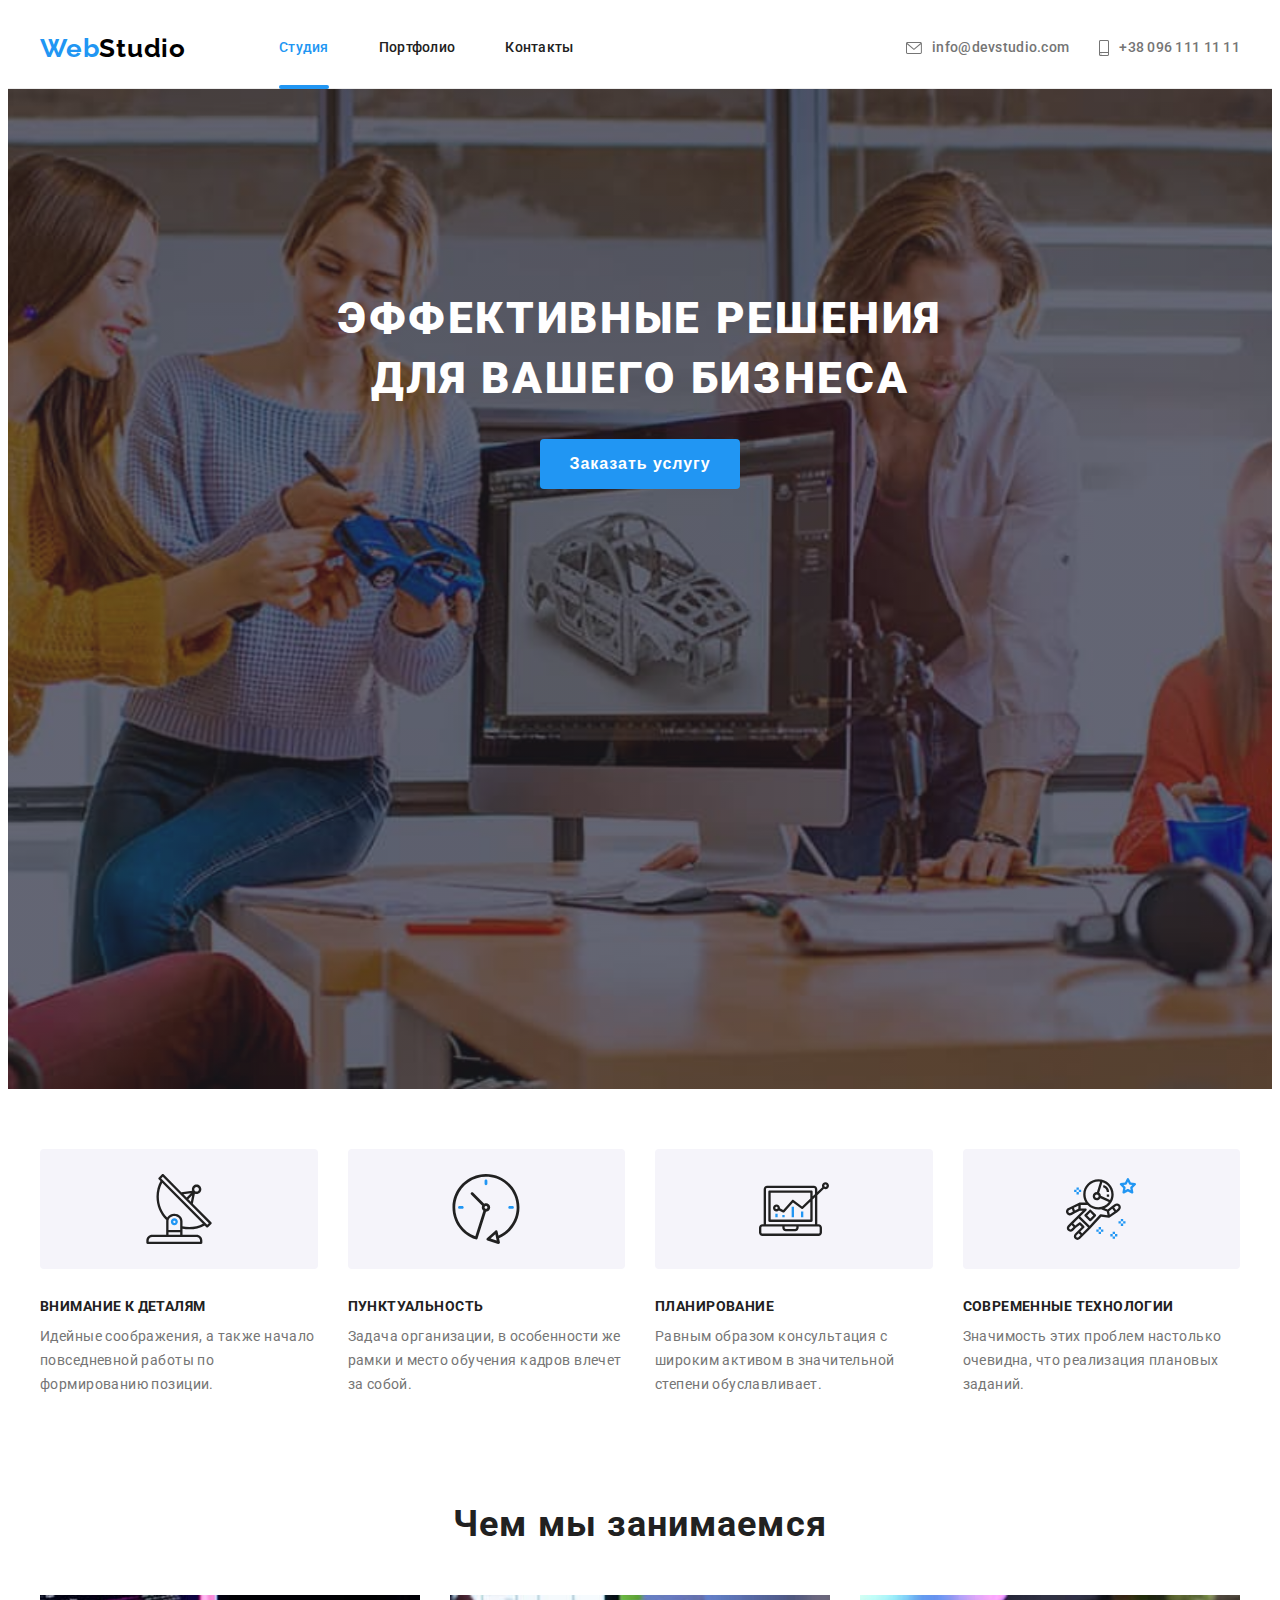
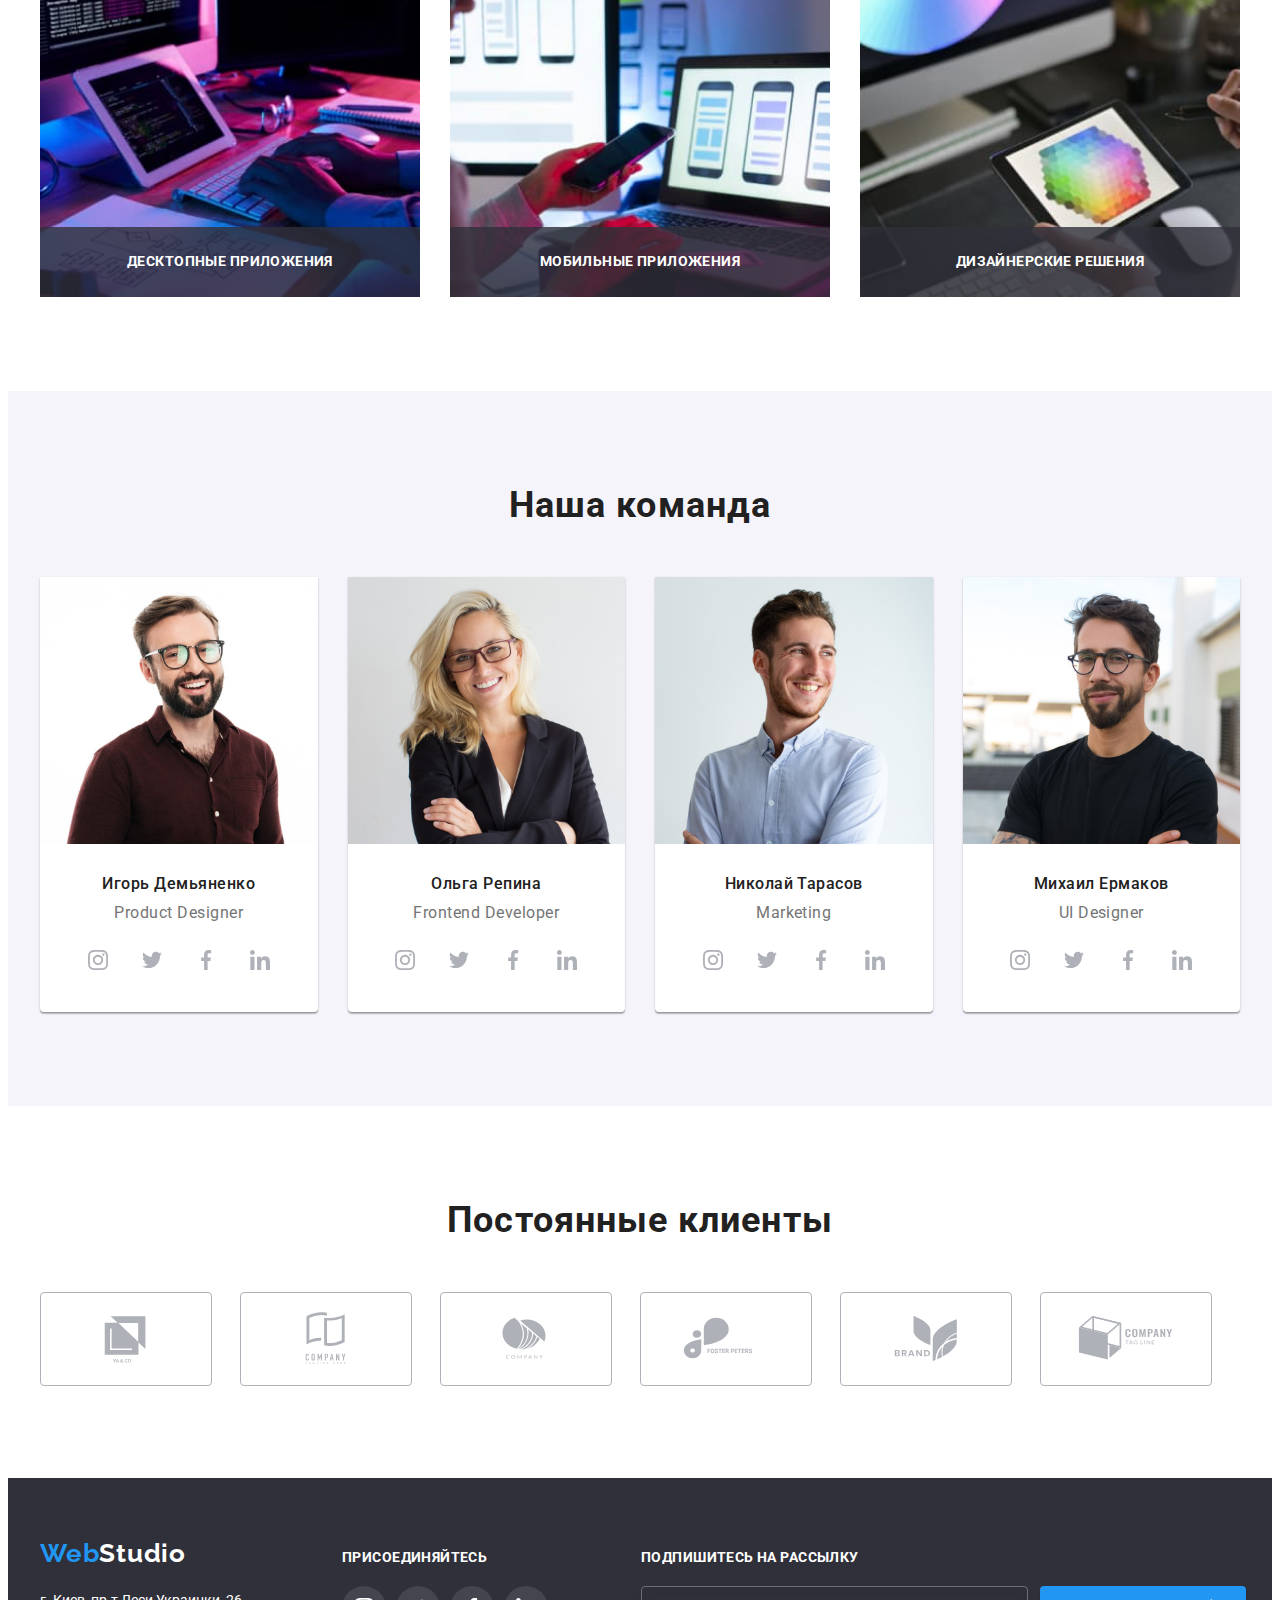
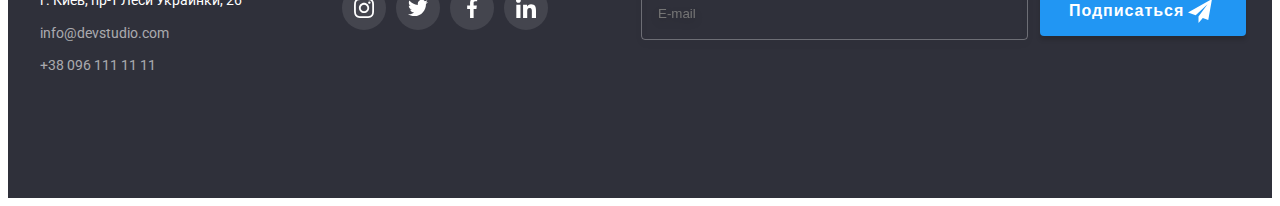
==== commit 22aa4d56: "header, hero and portfolio" ====
--- a/index.html
+++ b/index.html
@@ -22,7 +22,7 @@
   </head>
 
   <body>
-    <!-- <header class="header">
+    <header class="header">
       <div class="container header__container">
         <a class="logo header__logo link" href="./">Web<span class="logo__dark">Studio</span></a>
         <nav class="nav">
@@ -51,16 +51,27 @@
             </a>
           </li>
         </ul>
+
+        <div class="mob">
+          <button class="mob__btn">
+            <svg class="mob__icon" width="40" height="40">
+              <use href="./images/icons.svg#icon-m-menu-open"></use>
+            </svg>
+            <svg class="mob__icon" width="40" height="40">
+              <use href="./images/icons.svg#icon-m-menu-close"></use>
+            </svg>
+          </button>
+        </div>
       </div>
-    </header> -->
+    </header>
 
     <main>
-      <!-- <section class="hero">
+      <section class="hero">
         <div class="container">
           <h1 class="hero__title">Эффективные решения для вашего бизнеса</h1>
           <button class="hero__button" type="button" data-modal-open>Заказать услугу</button>
         </div>
-      </section> -->
+      </section>
 
       <section class="benefits">
         <div class="container">
--- a/css/main.min.css
+++ b/css/main.min.css
@@ -1 +1 @@
-:root{--main-color: #212121;--second-color: #757575;--accent-color: #2196f3;--white-color: #ffffff;--main-title-color: #ffffff;--transition-time: 250ms;--cubic-func: cubic-bezier(0.4, 0, 0.2, 1);--item: 3;--space: 30px}.visually-hidden{padding:0;position:absolute;width:1px;height:1px;margin:-1px;border:0;white-space:nowrap;-webkit-clip-path:inset(100%);clip-path:inset(100%);clip:rect(0 0 0 0);overflow:hidden}.portfolio,.clients,.team{padding-top:60px;padding-bottom:60px}@media screen and (min-width: 1200px){.portfolio,.clients,.team{padding-top:94px;padding-bottom:94px}}p,h1,h2,h3,h4,h5,h6{margin:0}ul{margin:0;padding-left:0;padding:0}img{display:block;width:100%;height:auto}.list{list-style:none}.link{text-decoration:none;display:block}body{font-family:"Roboto",sans-serif;color:var(--main-color);background-color:var(--white-color)}.section-title{margin-bottom:30px;font-weight:700;font-size:28px;line-height:1.17;letter-spacing:.03em;text-align:center;color:var(--main-color)}@media screen and (min-width: 1200px){.section-title{margin-bottom:50px}}@media screen and (min-width: 1200px){.section-title{font-weight:700;font-size:36px;line-height:1.16;letter-spacing:.03em}}.net{-ms-flex-preferred-size:calc(100%/var(--item) - var(--space));flex-basis:calc(100%/var(--item) - var(--space));margin:calc(var(--space)/2)}.container{width:100%;margin:0 auto;padding-left:15px;padding-right:15px}@media screen and (min-width: 480px){.container{width:480px}}@media screen and (min-width: 768px){.container{width:768px}}@media screen and (min-width: 1200px){.container{width:1200px}}.logo{font-family:"Raleway";font-weight:700;font-size:26px;line-height:1.19;letter-spacing:.02em;color:var(--accent-color)}.logo__dark{color:#000}.logo__white{color:var(--white-color)}.nav{display:-webkit-box;display:-ms-flexbox;display:flex;-webkit-box-align:center;-ms-flex-align:center;align-items:center}.nav__list{display:-webkit-box;display:-ms-flexbox;display:flex;margin-left:auto}.nav__item:not(:last-child){margin-right:50px}.nav__link{padding-top:32px;padding-bottom:32px;font-weight:500;font-size:14px;line-height:1.14;letter-spacing:.02em;color:var(--main-color);position:relative;-webkit-transition:color var(--transition-time) var(--cubic-func);transition:color var(--transition-time) var(--cubic-func)}.nav__link:hover,.nav__link:focus{color:var(--accent-color)}.nav__link--current{color:var(--accent-color)}.nav__link--current::after{content:"";position:absolute;display:block;bottom:-1px;width:100%;height:4px;background-color:var(--accent-color);border-radius:2px}.hero__button{display:block;margin:0 auto;font-weight:700;font-size:16px;line-height:1.87;letter-spacing:.06em;color:var(--white-color);background-color:var(--accent-color);border-radius:4px;cursor:pointer;border:none;min-width:200px;min-height:50px;-webkit-transition:background-color var(--transition-time) var(--cubic-func),-webkit-box-shadow var(--transition-time) var(--cubic-func);transition:background-color var(--transition-time) var(--cubic-func),-webkit-box-shadow var(--transition-time) var(--cubic-func);transition:box-shadow var(--transition-time) var(--cubic-func),background-color var(--transition-time) var(--cubic-func);transition:box-shadow var(--transition-time) var(--cubic-func),background-color var(--transition-time) var(--cubic-func),-webkit-box-shadow var(--transition-time) var(--cubic-func)}.hero__button:hover,.hero__button:focus{background-color:#188ce8;-webkit-box-shadow:0px 4px 4px rgba(0,0,0,.15);box-shadow:0px 4px 4px rgba(0,0,0,.15)}.footer__email-button{margin-left:auto;padding:10px 62px 10px 29px;min-width:200px;height:50px;font-weight:700;font-size:16px;line-height:1.87;letter-spacing:.06em;-webkit-transition:background-color var(--transition-time) var(--cubic-func);transition:background-color var(--transition-time) var(--cubic-func);color:var(--white-color);background-color:var(--accent-color);-webkit-box-shadow:0px 4px 4px rgba(0,0,0,.15);box-shadow:0px 4px 4px rgba(0,0,0,.15);border-radius:4px;border:none;cursor:pointer}.footer__email-button:hover,.footer__email-button:focus{background-color:#188ce8}.modal__btn{display:block;margin:0 auto;min-width:200px;min-height:50px;-webkit-transition:background-color var(--transition-time) var(--cubic-func);transition:background-color var(--transition-time) var(--cubic-func);color:var(--white-color);background-color:var(--accent-color);-webkit-box-shadow:0px 4px 4px rgba(0,0,0,.15);box-shadow:0px 4px 4px rgba(0,0,0,.15);border:none;border-radius:4px;cursor:pointer}.modal__btn:hover,.modal__btn:focus{background-color:#188ce8}.portfolio__buttons{display:-webkit-box;display:-ms-flexbox;display:flex;-webkit-box-pack:center;-ms-flex-pack:center;justify-content:center;margin-bottom:50px}.portfolio__button{padding:6px 22px 6px 22px;background-color:#f5f4fa;border-radius:4px;font-weight:500;font-size:16px;line-height:1.62;letter-spacing:.03em;color:var(--main-color);border:none;-webkit-transition:background-color var(--transition-time) var(--cubic-func),color var(--transition-time) var(--cubic-func),-webkit-box-shadow var(--transition-time) var(--cubic-func);transition:background-color var(--transition-time) var(--cubic-func),color var(--transition-time) var(--cubic-func),-webkit-box-shadow var(--transition-time) var(--cubic-func);transition:box-shadow var(--transition-time) var(--cubic-func),background-color var(--transition-time) var(--cubic-func),color var(--transition-time) var(--cubic-func);transition:box-shadow var(--transition-time) var(--cubic-func),background-color var(--transition-time) var(--cubic-func),color var(--transition-time) var(--cubic-func),-webkit-box-shadow var(--transition-time) var(--cubic-func)}.portfolio__button:hover,.portfolio__button:focus{-webkit-box-shadow:0px 3px 1px rgba(0,0,0,.1),0px 1px 2px rgba(0,0,0,.08),0px 2px 2px rgba(0,0,0,.12);box-shadow:0px 3px 1px rgba(0,0,0,.1),0px 1px 2px rgba(0,0,0,.08),0px 2px 2px rgba(0,0,0,.12);background-color:var(--accent-color);color:var(--white-color);cursor:pointer}.portfolio__button-item:not(:last-child){margin-right:8px}.backdrop{position:fixed;top:0;left:0;width:100%;height:100%;-webkit-transition:opacity var(--transition-time) linear,visibility var(--transition-time) linear;transition:opacity var(--transition-time) linear,visibility var(--transition-time) linear;background-color:rgba(0,0,0,.2)}.is-hidden{opacity:0;visibility:hidden;pointer-events:none}.modal{position:absolute;top:50%;left:50%;padding:40px;-webkit-transform:translate(-50%, -50%) scale(1);transform:translate(-50%, -50%) scale(1);-webkit-transition:-webkit-transform var(--transition-time) linear;transition:-webkit-transform var(--transition-time) linear;transition:transform var(--transition-time) linear;transition:transform var(--transition-time) linear, -webkit-transform var(--transition-time) linear;width:528px;min-height:581px;background-color:var(--white-color);-webkit-box-shadow:0px 1px 3px rgba(0,0,0,.12),0px 1px 1px rgba(0,0,0,.14),0px 2px 1px rgba(0,0,0,.2);box-shadow:0px 1px 3px rgba(0,0,0,.12),0px 1px 1px rgba(0,0,0,.14),0px 2px 1px rgba(0,0,0,.2);border-radius:4px}.backdrop.is-hidden .modal{-webkit-transform:translate(-50%, -50%) scale(3);transform:translate(-50%, -50%) scale(3)}.modal__btn-close{display:-webkit-box;display:-ms-flexbox;display:flex;-webkit-box-align:center;-ms-flex-align:center;align-items:center;-webkit-box-pack:center;-ms-flex-pack:center;justify-content:center;position:absolute;padding:0;top:8px;right:8px;width:30px;height:30px;-webkit-transition:color var(--transition-time) var(--cubic-func);transition:color var(--transition-time) var(--cubic-func);color:#000;border-radius:50%;border:1px solid rgba(0,0,0,.1);background-color:var(--white-color);cursor:pointer}.modal__btn-close:hover,.modal__btn-close:focus{color:var(--accent-color)}.modal__btn-close svg{fill:currentColor}.modal__title{margin-bottom:12px;font-weight:700;font-size:20px;line-height:1.15;letter-spacing:.03em;text-align:center;color:#212121}.modal__field{margin-bottom:10px}.modal__label{display:block;margin-bottom:4px;font-weight:none;font-size:12px;line-height:1.16;letter-spacing:.01em;color:var(--second-color)}.input__wrap{position:relative}.modal__input{padding-left:42px;width:100%;height:40px;-webkit-transition:border-color var(--transition-time) var(--cubic-func);transition:border-color var(--transition-time) var(--cubic-func);background-color:rgba(0,0,0,0);border:1px solid rgba(33,33,33,.2);border-radius:4px;outline:rgba(0,0,0,0)}.modal__input:focus{border-color:var(--accent-color)}.modal__input:focus+.input__icon{fill:var(--accent-color)}.input__icon{position:absolute;left:0;top:50%;margin-left:12px;-webkit-transition:fill var(--transition-time) var(--cubic-func);transition:fill var(--transition-time) var(--cubic-func);-webkit-transform:translateY(-50%);transform:translateY(-50%);fill:var(--main-color)}.modal__label-field{margin-bottom:20px}.modal__area{padding:12px 16px;width:100%;height:120px;-webkit-transition:border-color var(--transition-time) var(--cubic-func);transition:border-color var(--transition-time) var(--cubic-func);outline:rgba(0,0,0,0);border:1px solid rgba(33,33,33,.2);border-radius:4px;resize:none}.modal__area::-webkit-input-placeholder{font-weight:none;font-size:14px;line-height:1.14;letter-spacing:.01em;color:rgba(117,117,117,.5)}.modal__area::-moz-placeholder{font-weight:none;font-size:14px;line-height:1.14;letter-spacing:.01em;color:rgba(117,117,117,.5)}.modal__area:-ms-input-placeholder{font-weight:none;font-size:14px;line-height:1.14;letter-spacing:.01em;color:rgba(117,117,117,.5)}.modal__area::-ms-input-placeholder{font-weight:none;font-size:14px;line-height:1.14;letter-spacing:.01em;color:rgba(117,117,117,.5)}.modal__area::placeholder{font-weight:none;font-size:14px;line-height:1.14;letter-spacing:.01em;color:rgba(117,117,117,.5)}.modal__area:focus{border-color:var(--accent-color)}.modal__check-wrap{margin-bottom:30px}.modal__check-text{display:-webkit-box;display:-ms-flexbox;display:flex;-webkit-box-align:center;-ms-flex-align:center;align-items:center;font-size:14px;line-height:1.71;letter-spacing:.03em;color:var(--second-color)}.modal__checkbox{display:-webkit-box;display:-ms-flexbox;display:flex;-webkit-box-align:center;-ms-flex-align:center;align-items:center;-webkit-box-pack:center;-ms-flex-pack:center;justify-content:center;margin-right:8px;margin-left:12px;width:16px;height:15px;-webkit-transition:backgroung-color var(--transition-time) var(--cubic-func);transition:backgroung-color var(--transition-time) var(--cubic-func);border:2px solid #000;border-radius:2px}.modal__check:checked+.modal__check-text .modal__checkbox{border:none;background-color:var(--accent-color)}.modal__check-icon{fill:rgba(0,0,0,0);-webkit-transition:fill var(--transition-time) var(--cubic-func);transition:fill var(--transition-time) var(--cubic-func)}.modal__check:checked+.modal__check-text .modal__check-icon{fill:var(--white-color)}.modal__check-link{color:var(--accent-color);-webkit-text-decoration-line:underline;text-decoration-line:underline}.team__soc-list{display:-webkit-box;display:-ms-flexbox;display:flex;-webkit-box-pack:center;-ms-flex-pack:center;justify-content:center}.team__soc-item{width:44px;height:44px}.team__soc-item:not(:last-child){margin-right:10px}.team__soc-link{display:-webkit-box;display:-ms-flexbox;display:flex;-webkit-box-align:center;-ms-flex-align:center;align-items:center;-webkit-box-pack:center;-ms-flex-pack:center;justify-content:center;height:100%;width:100%;border-radius:50%;color:#afb1b8;-webkit-transition:color var(--transition-time) var(--cubic-func),background-color var(--transition-time) var(--cubic-func);transition:color var(--transition-time) var(--cubic-func),background-color var(--transition-time) var(--cubic-func)}.team__soc-link:hover,.team__soc-link:focus{background-color:var(--accent-color);color:var(--white-color)}.team__soc-icon{fill:currentColor}.footer__soc{margin-bottom:60px}@media screen and (min-width: 768px){.footer__soc{margin-bottom:0;margin-left:165px}}@media screen and (min-width: 1200px){.footer__soc{margin-left:0;margin-right:93px}}.footer__soc-title{margin-bottom:20px;font-weight:700;font-size:14px;line-height:1.14;letter-spacing:.03em;text-transform:uppercase;color:var(--white-color)}.footer__soc-list{display:-webkit-box;display:-ms-flexbox;display:flex;-webkit-box-pack:center;-ms-flex-pack:center;justify-content:center}.footer__soc-item{width:44px;height:44px}.footer__soc-item:not(:last-child){margin-right:10px}.footer__soc-link{display:-webkit-box;display:-ms-flexbox;display:flex;-webkit-box-align:center;-ms-flex-align:center;align-items:center;-webkit-box-pack:center;-ms-flex-pack:center;justify-content:center;height:100%;width:100%;border-radius:50%;background-color:rgba(255,255,255,.1);color:var(--white-color);-webkit-transition:background-color var(--transition-time) var(--cubic-func);transition:background-color var(--transition-time) var(--cubic-func)}.footer__soc-link:hover,.footer__soc-link:focus{background-color:var(--accent-color)}.footer__soc-icon{fill:currentColor}.footer__email{margin-left:auto;width:100%}.footer__email-title{margin-bottom:20px;font-weight:700;font-size:14px;line-height:1.14;letter-spacing:.03em;text-transform:uppercase;color:var(--white-color)}@media screen and (min-width: 1200px){.footer__email-wrap{display:-webkit-box;display:-ms-flexbox;display:flex}}.footer__email-input{display:block;margin:0 auto;padding-left:16px;margin-bottom:20px;width:100%;max-width:450px;height:50px;-webkit-transition:border-color var(--transition-time) var(--cubic-func);transition:border-color var(--transition-time) var(--cubic-func);color:var(--white-color);background-color:rgba(0,0,0,0);border:1px solid rgba(255,255,255,.3);-webkit-filter:drop-shadow(0px 4px 4px rgba(0, 0, 0, 0.15));filter:drop-shadow(0px 4px 4px rgba(0, 0, 0, 0.15));border-radius:4px;outline:none}.footer__email-input:focus{border-color:var(--accent-color)}@media screen and (min-width: 1200px){.footer__email-input{margin-right:12px}}.footer__button-box{position:relative;width:200px;margin:0 auto}.footer__email-icon{position:absolute;top:13px;right:28px}.header{border-bottom:1px solid #ececec}.header__container{display:-webkit-box;display:-ms-flexbox;display:flex;-webkit-box-align:center;-ms-flex-align:center;align-items:center}.header__logo{margin-right:93px}.header__contact{display:-webkit-box;display:-ms-flexbox;display:flex;margin-left:auto}.header__contact-item:not(:last-child){margin-right:50px}.header__contact-link{display:-webkit-box;display:-ms-flexbox;display:flex;-webkit-box-align:center;-ms-flex-align:center;align-items:center;-webkit-box-pack:center;-ms-flex-pack:center;justify-content:center;padding-top:10px;padding-bottom:10px;font-weight:500;font-size:14px;line-height:1.14;letter-spacing:.02em;color:var(--second-color);-webkit-transition:color var(--transition-time) var(--cubic-func);transition:color var(--transition-time) var(--cubic-func)}.header__contact-link:hover,.header__contact-link:focus{color:var(--accent-color)}.header__contact-icon{margin-right:10px;fill:currentColor}.hero{padding-top:200px;padding-bottom:200px;margin:0 auto;max-width:1600px;min-height:600px;background-color:#2f303a;background-image:-webkit-gradient(linear, left top, left bottom, from(rgba(47, 48, 58, 0.4)), to(rgba(47, 48, 58, 0.4))),url("../images/studio/hero-bg.jpg");background-image:linear-gradient(rgba(47, 48, 58, 0.4), rgba(47, 48, 58, 0.4)),url("../images/studio/hero-bg.jpg");background-repeat:no-repeat;background-position:center;background-size:cover}.hero__title{margin:0 auto;margin-bottom:30px;font-weight:900;font-size:44px;line-height:1.36;letter-spacing:.06em;text-align:center;text-transform:uppercase;color:var(--main-title-color);max-width:696px}.benefits{padding:60px 0}.behefits__list{display:-webkit-box;display:-ms-flexbox;display:flex;-ms-flex-wrap:wrap;flex-wrap:wrap;margin:calc(-1*var(--space)/2)}.benefits__item{--item: 1}@media screen and (min-width: 768px){.benefits__item{--item: 2}}@media screen and (min-width: 1200px){.benefits__item{--item: 4}}.benefits__wrapper{display:-webkit-box;display:-ms-flexbox;display:flex;-webkit-box-align:center;-ms-flex-align:center;align-items:center;-webkit-box-pack:center;-ms-flex-pack:center;justify-content:center;margin-bottom:30px;width:100%;min-height:120px;background-color:#f5f4fa;border-radius:4px}.benefits__title{margin-bottom:10px;font-weight:700;font-size:14px;line-height:1.14;letter-spacing:.03em;text-transform:uppercase;color:var(--main-color)}@media screen and (max-width: 768px){.benefits__title{text-align:center}}.benefits__text{font-weight:none;font-size:14px;line-height:1.71;letter-spacing:.03em;color:var(--second-color);width:100%}.work{padding-top:47px;padding-bottom:94px}@media screen and (max-width: 1200px){.work{display:none}}.work__title{margin-bottom:50px;font-weight:700;font-size:36px;line-height:1.17;letter-spacing:.03em;text-align:center;color:var(--main-color)}.work__list{display:-webkit-box;display:-ms-flexbox;display:flex;margin:calc(-1*var(--space)/2)}.work__item{padding-right:0;position:relative}.work__wrapper{display:-webkit-box;display:-ms-flexbox;display:flex;-webkit-box-align:center;-ms-flex-align:center;align-items:center;-webkit-box-pack:center;-ms-flex-pack:center;justify-content:center;position:absolute;bottom:0;width:100%;min-height:70px;background-color:rgba(47,48,58,.8)}.work__description{font-weight:700;font-size:14px;line-height:1.14;letter-spacing:.03em;text-align:center;text-transform:uppercase;color:var(--white-color)}.team{background-color:#f5f4fa}.team__list{display:-webkit-box;display:-ms-flexbox;display:flex;-ms-flex-wrap:wrap;flex-wrap:wrap;margin:calc(-1*var(--space)/2)}.team__item{--item: 1;background-color:#fff;-webkit-box-shadow:0px 1px 3px rgba(0,0,0,.12),0px 1px 1px rgba(0,0,0,.14),0px 2px 1px rgba(0,0,0,.2);box-shadow:0px 1px 3px rgba(0,0,0,.12),0px 1px 1px rgba(0,0,0,.14),0px 2px 1px rgba(0,0,0,.2);border-radius:0px 0px 4px 4px}@media screen and (min-width: 768px){.team__item{--item: 2}}@media screen and (min-width: 1200px){.team__item{--item: 4}}.team__info{padding-top:30px;text-align:center;padding-bottom:30px;padding-left:10px;padding-right:10px}.team__name{margin-bottom:10px;font-weight:500;font-size:16px;line-height:1.19;letter-spacing:.03em;color:var(--main-color)}.team__text{margin-bottom:16px;font-weight:none;font-size:16px;line-height:1.19;letter-spacing:.03em;color:var(--second-color)}.clients__list{display:-webkit-box;display:-ms-flexbox;display:flex;-ms-flex-wrap:wrap;flex-wrap:wrap;margin:calc(-1*var(--space)/2)}.client__item{--item: 2}@media screen and (min-width: 768px){.client__item{--item: 3}}@media screen and (min-width: 1200px){.client__item{--item: 6}}.client__item{max-width:210px;height:92px}@media screen and (min-width: 768px){.client__item{max-width:226px}}@media screen and (min-width: 1200px){.client__item{max-width:170px}}.client__link{display:-webkit-box;display:-ms-flexbox;display:flex;-webkit-box-pack:center;-ms-flex-pack:center;justify-content:center;-webkit-box-align:center;-ms-flex-align:center;align-items:center;width:100%;height:100%;border:1px solid #afb1b8;border-radius:4px;color:#afb1b8;-webkit-transition:color var(--transition-time) var(--cubic-func),border var(--transition-time) var(--cubic-func);transition:color var(--transition-time) var(--cubic-func),border var(--transition-time) var(--cubic-func)}.client__link:hover,.client__link:focus{border:1px solid var(--accent-color);color:var(--accent-color)}.client__icon{fill:currentColor}.footer{background-color:#2f303a;padding-top:60px;padding-bottom:60px}@media screen and (max-width: 1199px){.footer{text-align:center}}@media screen and (min-width: 1200px){.footer__container{display:-webkit-box;display:-ms-flexbox;display:flex;-webkit-box-align:baseline;-ms-flex-align:baseline;align-items:baseline}}@media screen and (min-width: 768px){.footer__tablet-wrap{display:-webkit-box;display:-ms-flexbox;display:flex;-webkit-box-align:baseline;-ms-flex-align:baseline;align-items:baseline}}@media screen and (min-width: 768px)and (max-width: 1199px){.footer__nav{margin-left:61px}}@media screen and (min-width: 1200px){.footer__nav{margin-right:70px}}.address{margin-top:20px;font-weight:none;font-size:14px;line-height:1.71;letter-spacing:none;font-style:normal;color:var(--white-color)}.footer__list{margin:0 auto;margin-top:9px;width:232px;margin-bottom:60px}.footer__item:not(:first-child){margin-top:9px}.footer__contact{font-size:14px;line-height:1.71;color:rgba(255,255,255,.6);-webkit-transition:color var(--transition-time) var(--cubic-func);transition:color var(--transition-time) var(--cubic-func)}.footer__contact:hover,.footer__contact:focus{color:var(--accent-color)}.portfolio__current{background-color:var(--accent-color);color:var(--white-color)}.portfolio__list{display:-webkit-box;display:-ms-flexbox;display:flex;-ms-flex-wrap:wrap;flex-wrap:wrap;margin:calc(-1*var(--space)/2)}.portfolio__link{-webkit-transition:-webkit-box-shadow var(--transition-time) var(--cubic-func);transition:-webkit-box-shadow var(--transition-time) var(--cubic-func);transition:box-shadow var(--transition-time) var(--cubic-func);transition:box-shadow var(--transition-time) var(--cubic-func), -webkit-box-shadow var(--transition-time) var(--cubic-func)}.portfolio__link:hover,.portfolio__link:focus{-webkit-box-shadow:0px 1px 1px rgba(0,0,0,.12),0px 4px 4px rgba(0,0,0,.06),1px 4px 6px rgba(0,0,0,.16);box-shadow:0px 1px 1px rgba(0,0,0,.12),0px 4px 4px rgba(0,0,0,.06),1px 4px 6px rgba(0,0,0,.16)}.portfolio__project-box{position:relative;overflow:hidden}.portfolio__project-description{display:-webkit-box;display:-ms-flexbox;display:flex;-webkit-box-pack:center;-ms-flex-pack:center;justify-content:center;-webkit-box-align:center;-ms-flex-align:center;align-items:center;position:absolute;top:0;padding-left:24px;height:100%;width:100%;font-weight:none;font-size:18px;line-height:1.56;letter-spacing:.03em;-webkit-transform:translateY(101%);transform:translateY(101%);-webkit-transition:-webkit-transform var(--transition-time) var(--cubic-func);transition:-webkit-transform var(--transition-time) var(--cubic-func);transition:transform var(--transition-time) var(--cubic-func);transition:transform var(--transition-time) var(--cubic-func), -webkit-transform var(--transition-time) var(--cubic-func);color:var(--white-color);background-color:rgba(33,150,243,.9)}.portfolio__link:hover .portfolio__project-description,.portfolio__link:focus .portfolio__project-description{-webkit-transform:translateY(0);transform:translateY(0)}.portfolio__info{padding:20px 24px;border-bottom:1px solid #ececec;border-left:1px solid #ececec;border-right:1px solid #ececec}.portfolio__title{font-weight:700;font-size:18px;line-height:2;letter-spacing:.06em;color:var(--main-color)}.portfolio__text{font-weight:none;font-size:16px;line-height:1.87;letter-spacing:.03em;color:var(--second-color)}/*# sourceMappingURL=main.min.css.map */+:root{--main-color: #212121;--second-color: #757575;--accent-color: #2196f3;--white-color: #ffffff;--main-title-color: #ffffff;--transition-time: 250ms;--cubic-func: cubic-bezier(0.4, 0, 0.2, 1);--item: 3;--space: 30px}.visually-hidden{padding:0;position:absolute;width:1px;height:1px;margin:-1px;border:0;white-space:nowrap;-webkit-clip-path:inset(100%);clip-path:inset(100%);clip:rect(0 0 0 0);overflow:hidden}.portfolio,.clients,.team{padding-top:60px;padding-bottom:60px}@media screen and (min-width: 1200px){.portfolio,.clients,.team{padding-top:94px;padding-bottom:94px}}p,h1,h2,h3,h4,h5,h6{margin:0}ul{margin:0;padding-left:0;padding:0}img{display:block;width:100%;height:auto}.list{list-style:none}.link{text-decoration:none;display:block}body{font-family:"Roboto",sans-serif;color:var(--main-color);background-color:var(--white-color)}.section-title{margin-bottom:30px;font-weight:700;font-size:28px;line-height:1.17;letter-spacing:.03em;text-align:center;color:var(--main-color)}@media screen and (min-width: 1200px){.section-title{margin-bottom:50px}}@media screen and (min-width: 1200px){.section-title{font-weight:700;font-size:36px;line-height:1.16;letter-spacing:.03em}}.net{-ms-flex-preferred-size:calc(100%/var(--item) - var(--space));flex-basis:calc(100%/var(--item) - var(--space));margin:calc(var(--space)/2)}.container{width:100%;margin:0 auto;padding-left:15px;padding-right:15px}@media screen and (min-width: 480px){.container{width:480px}}@media screen and (min-width: 768px){.container{width:768px}}@media screen and (min-width: 1200px){.container{width:1200px}}.logo{font-family:"Raleway";font-weight:700;font-size:24px;line-height:1.17;letter-spacing:.03em;color:var(--accent-color)}@media screen and (min-width: 768px){.logo{font-weight:700;font-size:26px;line-height:1.17;letter-spacing:.03em}}.logo__dark{color:#000}.logo__white{color:var(--white-color)}.nav{display:none}@media screen and (min-width: 768px){.nav{display:block;-webkit-box-align:center;-ms-flex-align:center;align-items:center}}.nav__list{display:-webkit-box;display:-ms-flexbox;display:flex;margin-left:auto}@media screen and (min-width: 768px){.nav__list{margin-left:88px}}@media screen and (min-width: 1200px){.nav__list{margin-left:93px}}.nav__item:not(:last-child){margin-right:50px}.nav__link{padding-top:32px;padding-bottom:32px;font-weight:500;font-size:14px;line-height:1.14;letter-spacing:.02em;color:var(--main-color);position:relative;-webkit-transition:color var(--transition-time) var(--cubic-func);transition:color var(--transition-time) var(--cubic-func)}.nav__link:hover,.nav__link:focus{color:var(--accent-color)}.nav__link--current{color:var(--accent-color)}.nav__link--current::after{content:"";position:absolute;display:block;bottom:-1px;width:100%;height:4px;background-color:var(--accent-color);border-radius:2px}.hero__button{display:block;margin:0 auto;font-weight:700;font-size:16px;line-height:1.87;letter-spacing:.06em;color:var(--white-color);background-color:var(--accent-color);border-radius:4px;cursor:pointer;border:none;min-width:200px;min-height:50px;-webkit-transition:background-color var(--transition-time) var(--cubic-func),-webkit-box-shadow var(--transition-time) var(--cubic-func);transition:background-color var(--transition-time) var(--cubic-func),-webkit-box-shadow var(--transition-time) var(--cubic-func);transition:box-shadow var(--transition-time) var(--cubic-func),background-color var(--transition-time) var(--cubic-func);transition:box-shadow var(--transition-time) var(--cubic-func),background-color var(--transition-time) var(--cubic-func),-webkit-box-shadow var(--transition-time) var(--cubic-func)}.hero__button:hover,.hero__button:focus{background-color:#188ce8;-webkit-box-shadow:0px 4px 4px rgba(0,0,0,.15);box-shadow:0px 4px 4px rgba(0,0,0,.15)}.footer__email-button{margin-left:auto;padding:10px 62px 10px 29px;min-width:200px;height:50px;font-weight:700;font-size:16px;line-height:1.87;letter-spacing:.06em;-webkit-transition:background-color var(--transition-time) var(--cubic-func);transition:background-color var(--transition-time) var(--cubic-func);color:var(--white-color);background-color:var(--accent-color);-webkit-box-shadow:0px 4px 4px rgba(0,0,0,.15);box-shadow:0px 4px 4px rgba(0,0,0,.15);border-radius:4px;border:none;cursor:pointer}.footer__email-button:hover,.footer__email-button:focus{background-color:#188ce8}.modal__btn{display:block;margin:0 auto;min-width:200px;min-height:50px;-webkit-transition:background-color var(--transition-time) var(--cubic-func);transition:background-color var(--transition-time) var(--cubic-func);color:var(--white-color);background-color:var(--accent-color);-webkit-box-shadow:0px 4px 4px rgba(0,0,0,.15);box-shadow:0px 4px 4px rgba(0,0,0,.15);border:none;border-radius:4px;cursor:pointer}.modal__btn:hover,.modal__btn:focus{background-color:#188ce8}.portfolio__buttons{display:-webkit-box;display:-ms-flexbox;display:flex;-ms-flex-wrap:wrap;flex-wrap:wrap;margin-bottom:40px}@media screen and (min-width: 768px){.portfolio__buttons{-webkit-box-pack:center;-ms-flex-pack:center;justify-content:center}}@media screen and (min-width: 1200px){.portfolio__buttons{margin-bottom:50px}}.portfolio__button{padding:6px 22px 6px 22px;background-color:#f5f4fa;border-radius:4px;font-weight:500;font-size:16px;line-height:1.62;letter-spacing:.03em;color:var(--main-color);border:none;-webkit-transition:background-color var(--transition-time) var(--cubic-func),color var(--transition-time) var(--cubic-func),-webkit-box-shadow var(--transition-time) var(--cubic-func);transition:background-color var(--transition-time) var(--cubic-func),color var(--transition-time) var(--cubic-func),-webkit-box-shadow var(--transition-time) var(--cubic-func);transition:box-shadow var(--transition-time) var(--cubic-func),background-color var(--transition-time) var(--cubic-func),color var(--transition-time) var(--cubic-func);transition:box-shadow var(--transition-time) var(--cubic-func),background-color var(--transition-time) var(--cubic-func),color var(--transition-time) var(--cubic-func),-webkit-box-shadow var(--transition-time) var(--cubic-func)}.portfolio__button:hover,.portfolio__button:focus{-webkit-box-shadow:0px 3px 1px rgba(0,0,0,.1),0px 1px 2px rgba(0,0,0,.08),0px 2px 2px rgba(0,0,0,.12);box-shadow:0px 3px 1px rgba(0,0,0,.1),0px 1px 2px rgba(0,0,0,.08),0px 2px 2px rgba(0,0,0,.12);background-color:var(--accent-color);color:var(--white-color);cursor:pointer}@media screen and (max-width: 767px){.portfolio__button-item{margin-bottom:15px}}.portfolio__button-item:not(:last-child){margin-right:8px}.backdrop{position:fixed;top:0;left:0;width:100%;height:100%;-webkit-transition:opacity var(--transition-time) linear,visibility var(--transition-time) linear;transition:opacity var(--transition-time) linear,visibility var(--transition-time) linear;background-color:rgba(0,0,0,.2)}.is-hidden{opacity:0;visibility:hidden;pointer-events:none}.modal{position:absolute;top:50%;left:50%;padding:40px;-webkit-transform:translate(-50%, -50%) scale(1);transform:translate(-50%, -50%) scale(1);-webkit-transition:-webkit-transform var(--transition-time) linear;transition:-webkit-transform var(--transition-time) linear;transition:transform var(--transition-time) linear;transition:transform var(--transition-time) linear, -webkit-transform var(--transition-time) linear;width:528px;min-height:581px;background-color:var(--white-color);-webkit-box-shadow:0px 1px 3px rgba(0,0,0,.12),0px 1px 1px rgba(0,0,0,.14),0px 2px 1px rgba(0,0,0,.2);box-shadow:0px 1px 3px rgba(0,0,0,.12),0px 1px 1px rgba(0,0,0,.14),0px 2px 1px rgba(0,0,0,.2);border-radius:4px}.backdrop.is-hidden .modal{-webkit-transform:translate(-50%, -50%) scale(3);transform:translate(-50%, -50%) scale(3)}.modal__btn-close{display:-webkit-box;display:-ms-flexbox;display:flex;-webkit-box-align:center;-ms-flex-align:center;align-items:center;-webkit-box-pack:center;-ms-flex-pack:center;justify-content:center;position:absolute;padding:0;top:8px;right:8px;width:30px;height:30px;-webkit-transition:color var(--transition-time) var(--cubic-func);transition:color var(--transition-time) var(--cubic-func);color:#000;border-radius:50%;border:1px solid rgba(0,0,0,.1);background-color:var(--white-color);cursor:pointer}.modal__btn-close:hover,.modal__btn-close:focus{color:var(--accent-color)}.modal__btn-close svg{fill:currentColor}.modal__title{margin-bottom:12px;font-weight:700;font-size:20px;line-height:1.15;letter-spacing:.03em;text-align:center;color:#212121}.modal__field{margin-bottom:10px}.modal__label{display:block;margin-bottom:4px;font-weight:none;font-size:12px;line-height:1.16;letter-spacing:.01em;color:var(--second-color)}.input__wrap{position:relative}.modal__input{padding-left:42px;width:100%;height:40px;-webkit-transition:border-color var(--transition-time) var(--cubic-func);transition:border-color var(--transition-time) var(--cubic-func);background-color:rgba(0,0,0,0);border:1px solid rgba(33,33,33,.2);border-radius:4px;outline:rgba(0,0,0,0)}.modal__input:focus{border-color:var(--accent-color)}.modal__input:focus+.input__icon{fill:var(--accent-color)}.input__icon{position:absolute;left:0;top:50%;margin-left:12px;-webkit-transition:fill var(--transition-time) var(--cubic-func);transition:fill var(--transition-time) var(--cubic-func);-webkit-transform:translateY(-50%);transform:translateY(-50%);fill:var(--main-color)}.modal__label-field{margin-bottom:20px}.modal__area{padding:12px 16px;width:100%;height:120px;-webkit-transition:border-color var(--transition-time) var(--cubic-func);transition:border-color var(--transition-time) var(--cubic-func);outline:rgba(0,0,0,0);border:1px solid rgba(33,33,33,.2);border-radius:4px;resize:none}.modal__area::-webkit-input-placeholder{font-weight:none;font-size:14px;line-height:1.14;letter-spacing:.01em;color:rgba(117,117,117,.5)}.modal__area::-moz-placeholder{font-weight:none;font-size:14px;line-height:1.14;letter-spacing:.01em;color:rgba(117,117,117,.5)}.modal__area:-ms-input-placeholder{font-weight:none;font-size:14px;line-height:1.14;letter-spacing:.01em;color:rgba(117,117,117,.5)}.modal__area::-ms-input-placeholder{font-weight:none;font-size:14px;line-height:1.14;letter-spacing:.01em;color:rgba(117,117,117,.5)}.modal__area::placeholder{font-weight:none;font-size:14px;line-height:1.14;letter-spacing:.01em;color:rgba(117,117,117,.5)}.modal__area:focus{border-color:var(--accent-color)}.modal__check-wrap{margin-bottom:30px}.modal__check-text{display:-webkit-box;display:-ms-flexbox;display:flex;-webkit-box-align:center;-ms-flex-align:center;align-items:center;font-size:14px;line-height:1.71;letter-spacing:.03em;color:var(--second-color)}.modal__checkbox{display:-webkit-box;display:-ms-flexbox;display:flex;-webkit-box-align:center;-ms-flex-align:center;align-items:center;-webkit-box-pack:center;-ms-flex-pack:center;justify-content:center;margin-right:8px;margin-left:12px;width:16px;height:15px;-webkit-transition:backgroung-color var(--transition-time) var(--cubic-func);transition:backgroung-color var(--transition-time) var(--cubic-func);border:2px solid #000;border-radius:2px}.modal__check:checked+.modal__check-text .modal__checkbox{border:none;background-color:var(--accent-color)}.modal__check-icon{fill:rgba(0,0,0,0);-webkit-transition:fill var(--transition-time) var(--cubic-func);transition:fill var(--transition-time) var(--cubic-func)}.modal__check:checked+.modal__check-text .modal__check-icon{fill:var(--white-color)}.modal__check-link{color:var(--accent-color);-webkit-text-decoration-line:underline;text-decoration-line:underline}.team__soc-list{display:-webkit-box;display:-ms-flexbox;display:flex;-webkit-box-pack:center;-ms-flex-pack:center;justify-content:center}.team__soc-item{width:44px;height:44px}.team__soc-item:not(:last-child){margin-right:10px}.team__soc-link{display:-webkit-box;display:-ms-flexbox;display:flex;-webkit-box-align:center;-ms-flex-align:center;align-items:center;-webkit-box-pack:center;-ms-flex-pack:center;justify-content:center;height:100%;width:100%;border-radius:50%;color:#afb1b8;-webkit-transition:color var(--transition-time) var(--cubic-func),background-color var(--transition-time) var(--cubic-func);transition:color var(--transition-time) var(--cubic-func),background-color var(--transition-time) var(--cubic-func)}.team__soc-link:hover,.team__soc-link:focus{background-color:var(--accent-color);color:var(--white-color)}.team__soc-icon{fill:currentColor}.footer__soc{margin-bottom:60px}@media screen and (min-width: 768px){.footer__soc{margin-bottom:0;margin-left:165px}}@media screen and (min-width: 1200px){.footer__soc{margin-left:0;margin-right:93px}}.footer__soc-title{margin-bottom:20px;font-weight:700;font-size:14px;line-height:1.14;letter-spacing:.03em;text-transform:uppercase;color:var(--white-color)}.footer__soc-list{display:-webkit-box;display:-ms-flexbox;display:flex;-webkit-box-pack:center;-ms-flex-pack:center;justify-content:center}.footer__soc-item{width:44px;height:44px}.footer__soc-item:not(:last-child){margin-right:10px}.footer__soc-link{display:-webkit-box;display:-ms-flexbox;display:flex;-webkit-box-align:center;-ms-flex-align:center;align-items:center;-webkit-box-pack:center;-ms-flex-pack:center;justify-content:center;height:100%;width:100%;border-radius:50%;background-color:rgba(255,255,255,.1);color:var(--white-color);-webkit-transition:background-color var(--transition-time) var(--cubic-func);transition:background-color var(--transition-time) var(--cubic-func)}.footer__soc-link:hover,.footer__soc-link:focus{background-color:var(--accent-color)}.footer__soc-icon{fill:currentColor}.footer__email{margin-left:auto;width:100%}.footer__email-title{margin-bottom:20px;font-weight:700;font-size:14px;line-height:1.14;letter-spacing:.03em;text-transform:uppercase;color:var(--white-color)}@media screen and (min-width: 1200px){.footer__email-wrap{display:-webkit-box;display:-ms-flexbox;display:flex}}.footer__email-input{display:block;margin:0 auto;padding-left:16px;margin-bottom:20px;width:100%;max-width:450px;height:50px;-webkit-transition:border-color var(--transition-time) var(--cubic-func);transition:border-color var(--transition-time) var(--cubic-func);color:var(--white-color);background-color:rgba(0,0,0,0);border:1px solid rgba(255,255,255,.3);-webkit-filter:drop-shadow(0px 4px 4px rgba(0, 0, 0, 0.15));filter:drop-shadow(0px 4px 4px rgba(0, 0, 0, 0.15));border-radius:4px;outline:none}.footer__email-input:focus{border-color:var(--accent-color)}@media screen and (min-width: 1200px){.footer__email-input{margin-right:12px}}.footer__button-box{position:relative;width:200px;margin:0 auto}.footer__email-icon{position:absolute;top:13px;right:28px}.header{padding-top:16px;padding-bottom:16px;border-bottom:1px solid #ececec}@media screen and (min-width: 768px){.header{padding:0}}.header__container{display:-webkit-box;display:-ms-flexbox;display:flex;-webkit-box-align:center;-ms-flex-align:center;align-items:center;-webkit-box-pack:justify;-ms-flex-pack:justify;justify-content:space-between}.header__contact{display:none}@media screen and (min-width: 768px){.header__contact{display:block;margin-left:auto}}@media screen and (min-width: 1200px){.header__contact{display:-webkit-box;display:-ms-flexbox;display:flex}}@media screen and (min-width: 768px){.header__contact-item:not(:last-child){margin:0}}@media screen and (min-width: 1200px){.header__contact-item:not(:last-child){margin-right:30px}}.header__contact-link{display:-webkit-box;display:-ms-flexbox;display:flex;-webkit-box-align:center;-ms-flex-align:center;align-items:center;font-weight:500;font-size:12px;line-height:1.17;letter-spacing:.02em;color:var(--second-color);-webkit-transition:color var(--transition-time) var(--cubic-func);transition:color var(--transition-time) var(--cubic-func)}.header__contact-link:hover,.header__contact-link:focus{color:var(--accent-color)}@media screen and (min-width: 768px){.header__contact-link{padding-top:5px;padding-bottom:5px}}@media screen and (min-width: 1200px){.header__contact-link{margin-top:10px;margin-bottom:10px;font-weight:500;font-size:14px;line-height:1.14;letter-spacing:.02em}}.header__contact-icon{margin-right:10px;fill:currentColor}@media screen and (min-width: 767px){.mob{display:none}}.mob__btn{position:relative;display:-webkit-box;display:-ms-flexbox;display:flex;-webkit-box-align:center;-ms-flex-align:center;align-items:center;-webkit-box-pack:center;-ms-flex-pack:center;justify-content:center;width:40px;height:40px;padding:0;color:var(--main-color);border:none;background-color:rgba(0,0,0,0);-webkit-transition:color var(--transition-time) var(--cubic-func);transition:color var(--transition-time) var(--cubic-func)}.mob__btn:hover,.mob__btn:focus{color:var(--accent-color)}.mob__icon{position:absolute;fill:currentColor}.hero{padding-top:118px;padding-bottom:118px;margin:0 auto;max-width:1600px;min-height:400px;background-color:#2f303a;background-image:-webkit-gradient(linear, left top, left bottom, from(rgba(47, 48, 58, 0.4)), to(rgba(47, 48, 58, 0.4))),url("../images/studio/hero-bg.jpg");background-image:linear-gradient(rgba(47, 48, 58, 0.4), rgba(47, 48, 58, 0.4)),url("../images/studio/hero-bg.jpg");background-repeat:no-repeat;background-position:center;background-size:cover}@media screen and (min-width: 1200px){.hero{padding-top:200px;padding-bottom:200px;min-height:600px}}.hero__title{margin:0 auto;margin-bottom:30px;font-weight:900;font-size:26px;line-height:1.61;letter-spacing:.06em;text-align:center;text-transform:uppercase;max-width:360px;color:var(--main-title-color)}@media screen and (min-width: 1200px){.hero__title{font-weight:900;font-size:44px;line-height:1.36;letter-spacing:.06em;max-width:696px}}.benefits{padding:60px 0}.behefits__list{display:-webkit-box;display:-ms-flexbox;display:flex;-ms-flex-wrap:wrap;flex-wrap:wrap;margin:calc(-1*var(--space)/2)}.benefits__item{--item: 1}@media screen and (min-width: 768px){.benefits__item{--item: 2}}@media screen and (min-width: 1200px){.benefits__item{--item: 4}}.benefits__wrapper{display:-webkit-box;display:-ms-flexbox;display:flex;-webkit-box-align:center;-ms-flex-align:center;align-items:center;-webkit-box-pack:center;-ms-flex-pack:center;justify-content:center;margin-bottom:30px;width:100%;min-height:120px;background-color:#f5f4fa;border-radius:4px}.benefits__title{margin-bottom:10px;font-weight:700;font-size:14px;line-height:1.14;letter-spacing:.03em;text-transform:uppercase;color:var(--main-color)}@media screen and (max-width: 768px){.benefits__title{text-align:center}}.benefits__text{font-weight:none;font-size:14px;line-height:1.71;letter-spacing:.03em;color:var(--second-color);width:100%}.work{padding-top:47px;padding-bottom:94px}@media screen and (max-width: 1200px){.work{display:none}}.work__title{margin-bottom:50px;font-weight:700;font-size:36px;line-height:1.17;letter-spacing:.03em;text-align:center;color:var(--main-color)}.work__list{display:-webkit-box;display:-ms-flexbox;display:flex;margin:calc(-1*var(--space)/2)}.work__item{padding-right:0;position:relative}.work__wrapper{display:-webkit-box;display:-ms-flexbox;display:flex;-webkit-box-align:center;-ms-flex-align:center;align-items:center;-webkit-box-pack:center;-ms-flex-pack:center;justify-content:center;position:absolute;bottom:0;width:100%;min-height:70px;background-color:rgba(47,48,58,.8)}.work__description{font-weight:700;font-size:14px;line-height:1.14;letter-spacing:.03em;text-align:center;text-transform:uppercase;color:var(--white-color)}.team{background-color:#f5f4fa}.team__list{display:-webkit-box;display:-ms-flexbox;display:flex;-ms-flex-wrap:wrap;flex-wrap:wrap;margin:calc(-1*var(--space)/2)}.team__item{--item: 1;background-color:#fff;-webkit-box-shadow:0px 1px 3px rgba(0,0,0,.12),0px 1px 1px rgba(0,0,0,.14),0px 2px 1px rgba(0,0,0,.2);box-shadow:0px 1px 3px rgba(0,0,0,.12),0px 1px 1px rgba(0,0,0,.14),0px 2px 1px rgba(0,0,0,.2);border-radius:0px 0px 4px 4px}@media screen and (min-width: 768px){.team__item{--item: 2}}@media screen and (min-width: 1200px){.team__item{--item: 4}}.team__info{padding-top:30px;text-align:center;padding-bottom:30px;padding-left:10px;padding-right:10px}.team__name{margin-bottom:10px;font-weight:500;font-size:16px;line-height:1.19;letter-spacing:.03em;color:var(--main-color)}.team__text{margin-bottom:16px;font-weight:none;font-size:16px;line-height:1.19;letter-spacing:.03em;color:var(--second-color)}.clients__list{display:-webkit-box;display:-ms-flexbox;display:flex;-ms-flex-wrap:wrap;flex-wrap:wrap;margin:calc(-1*var(--space)/2)}.client__item{--item: 2}@media screen and (min-width: 768px){.client__item{--item: 3}}@media screen and (min-width: 1200px){.client__item{--item: 6}}.client__item{max-width:210px;height:92px}@media screen and (min-width: 768px){.client__item{max-width:226px}}@media screen and (min-width: 1200px){.client__item{max-width:170px}}.client__link{display:-webkit-box;display:-ms-flexbox;display:flex;-webkit-box-pack:center;-ms-flex-pack:center;justify-content:center;-webkit-box-align:center;-ms-flex-align:center;align-items:center;width:100%;height:100%;border:1px solid #afb1b8;border-radius:4px;color:#afb1b8;-webkit-transition:color var(--transition-time) var(--cubic-func),border var(--transition-time) var(--cubic-func);transition:color var(--transition-time) var(--cubic-func),border var(--transition-time) var(--cubic-func)}.client__link:hover,.client__link:focus{border:1px solid var(--accent-color);color:var(--accent-color)}.client__icon{fill:currentColor}.footer{background-color:#2f303a;padding-top:60px;padding-bottom:60px}@media screen and (max-width: 1199px){.footer{text-align:center}}@media screen and (min-width: 1200px){.footer__container{display:-webkit-box;display:-ms-flexbox;display:flex;-webkit-box-align:baseline;-ms-flex-align:baseline;align-items:baseline}}@media screen and (min-width: 768px){.footer__tablet-wrap{display:-webkit-box;display:-ms-flexbox;display:flex;-webkit-box-align:baseline;-ms-flex-align:baseline;align-items:baseline}}@media screen and (min-width: 768px)and (max-width: 1199px){.footer__nav{margin-left:61px}}@media screen and (min-width: 1200px){.footer__nav{margin-right:70px}}.address{margin-top:20px;font-weight:none;font-size:14px;line-height:1.71;letter-spacing:none;font-style:normal;color:var(--white-color)}.footer__list{margin:0 auto;margin-top:9px;width:232px;margin-bottom:60px}.footer__item:not(:first-child){margin-top:9px}.footer__contact{font-size:14px;line-height:1.71;color:rgba(255,255,255,.6);-webkit-transition:color var(--transition-time) var(--cubic-func);transition:color var(--transition-time) var(--cubic-func)}.footer__contact:hover,.footer__contact:focus{color:var(--accent-color)}.portfolio__current{background-color:var(--accent-color);color:var(--white-color)}.portfolio__list{display:-webkit-box;display:-ms-flexbox;display:flex;-ms-flex-wrap:wrap;flex-wrap:wrap;margin:calc(-1*var(--space)/2)}.portfolio__item{--item: 1}@media screen and (min-width: 768px){.portfolio__item{--item: 2}}@media screen and (min-width: 1200px){.portfolio__item{--item: 3}}.portfolio__link{-webkit-transition:-webkit-box-shadow var(--transition-time) var(--cubic-func);transition:-webkit-box-shadow var(--transition-time) var(--cubic-func);transition:box-shadow var(--transition-time) var(--cubic-func);transition:box-shadow var(--transition-time) var(--cubic-func), -webkit-box-shadow var(--transition-time) var(--cubic-func)}.portfolio__link:hover,.portfolio__link:focus{-webkit-box-shadow:0px 1px 1px rgba(0,0,0,.12),0px 4px 4px rgba(0,0,0,.06),1px 4px 6px rgba(0,0,0,.16);box-shadow:0px 1px 1px rgba(0,0,0,.12),0px 4px 4px rgba(0,0,0,.06),1px 4px 6px rgba(0,0,0,.16)}.portfolio__project-box{position:relative;overflow:hidden}.portfolio__project-description{display:-webkit-box;display:-ms-flexbox;display:flex;-webkit-box-pack:center;-ms-flex-pack:center;justify-content:center;-webkit-box-align:center;-ms-flex-align:center;align-items:center;position:absolute;top:0;padding-left:24px;height:100%;width:100%;font-weight:none;font-size:18px;line-height:1.56;letter-spacing:.03em;-webkit-transform:translateY(101%);transform:translateY(101%);-webkit-transition:-webkit-transform var(--transition-time) var(--cubic-func);transition:-webkit-transform var(--transition-time) var(--cubic-func);transition:transform var(--transition-time) var(--cubic-func);transition:transform var(--transition-time) var(--cubic-func), -webkit-transform var(--transition-time) var(--cubic-func);color:var(--white-color);background-color:rgba(33,150,243,.9)}.portfolio__link:hover .portfolio__project-description,.portfolio__link:focus .portfolio__project-description{-webkit-transform:translateY(0);transform:translateY(0)}.portfolio__info{padding:20px 24px;border-bottom:1px solid #ececec;border-left:1px solid #ececec;border-right:1px solid #ececec}.portfolio__title{font-weight:700;font-size:18px;line-height:2;letter-spacing:.04em;color:var(--main-color)}@media screen and (min-width: 1200px){.portfolio__title{letter-spacing:.06em}}.portfolio__text{font-weight:none;font-size:16px;line-height:1.87;letter-spacing:.03em;color:var(--second-color)}/*# sourceMappingURL=main.min.css.map */